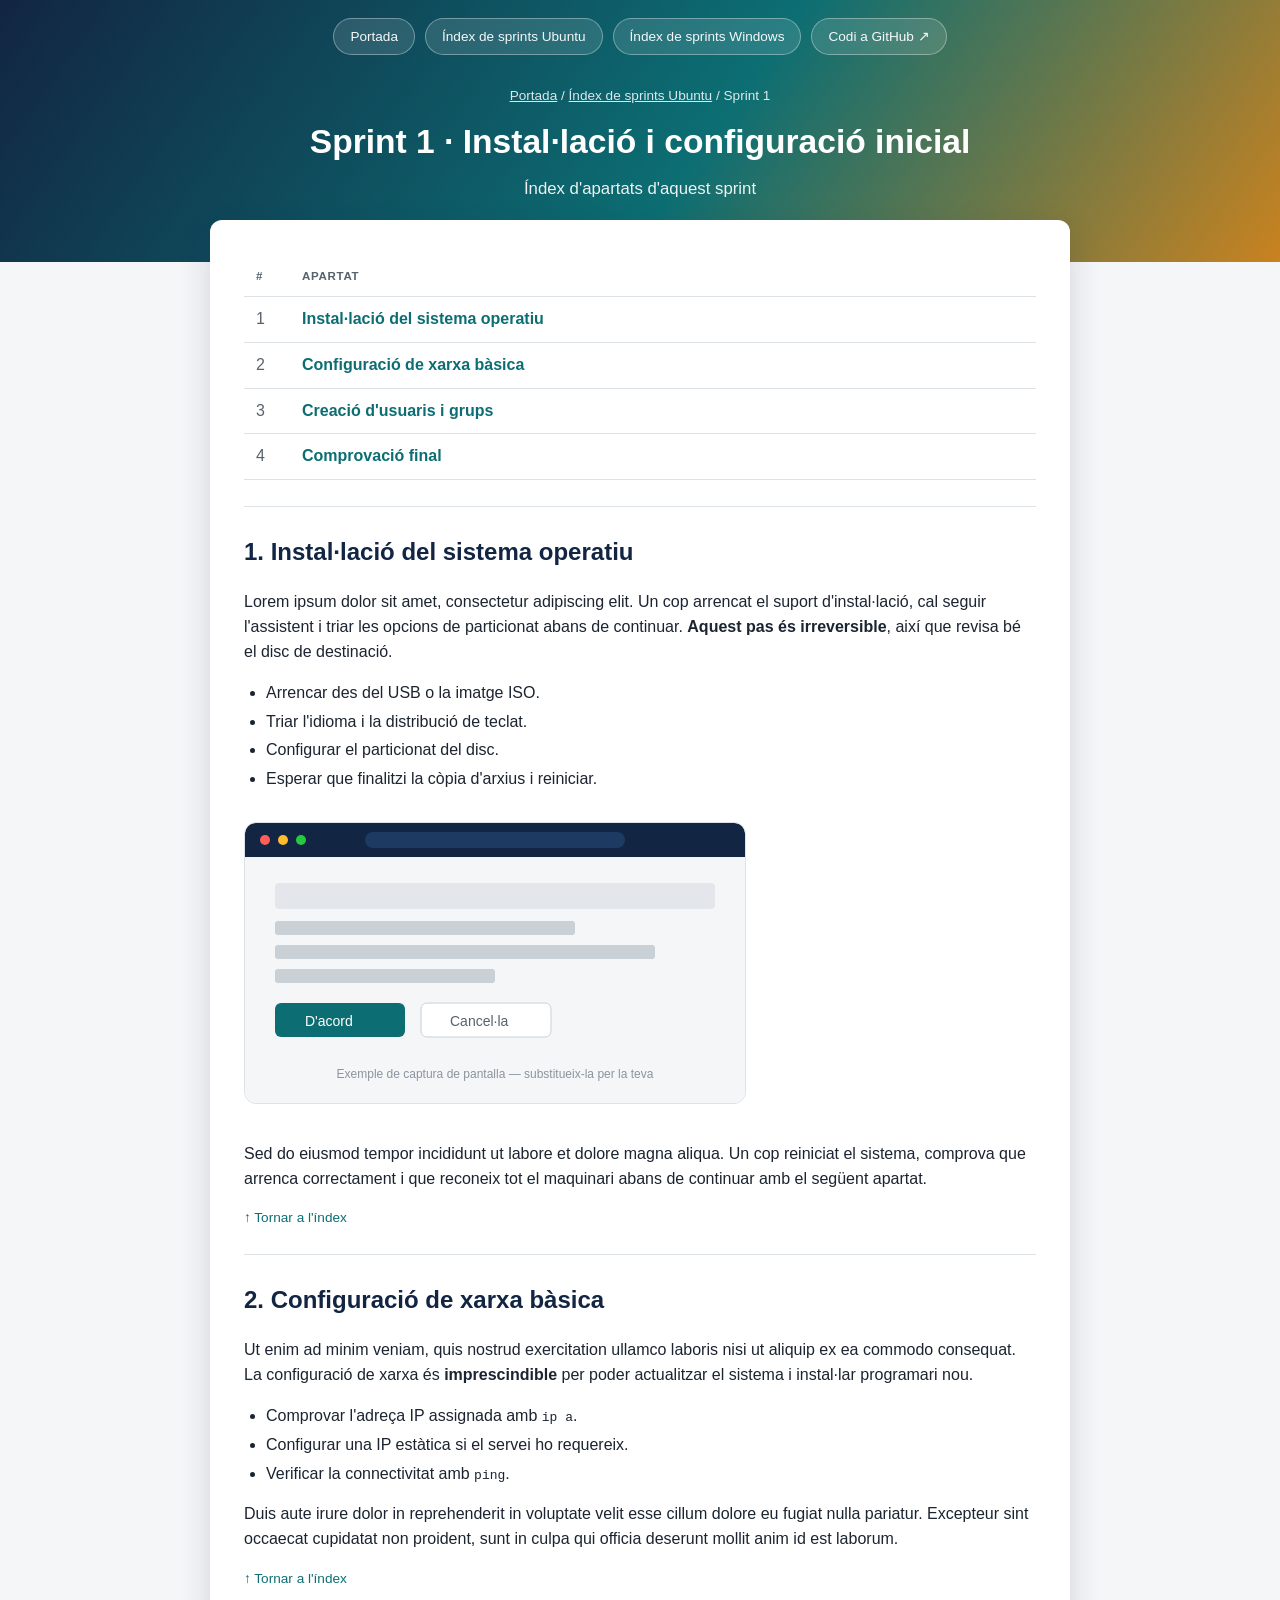
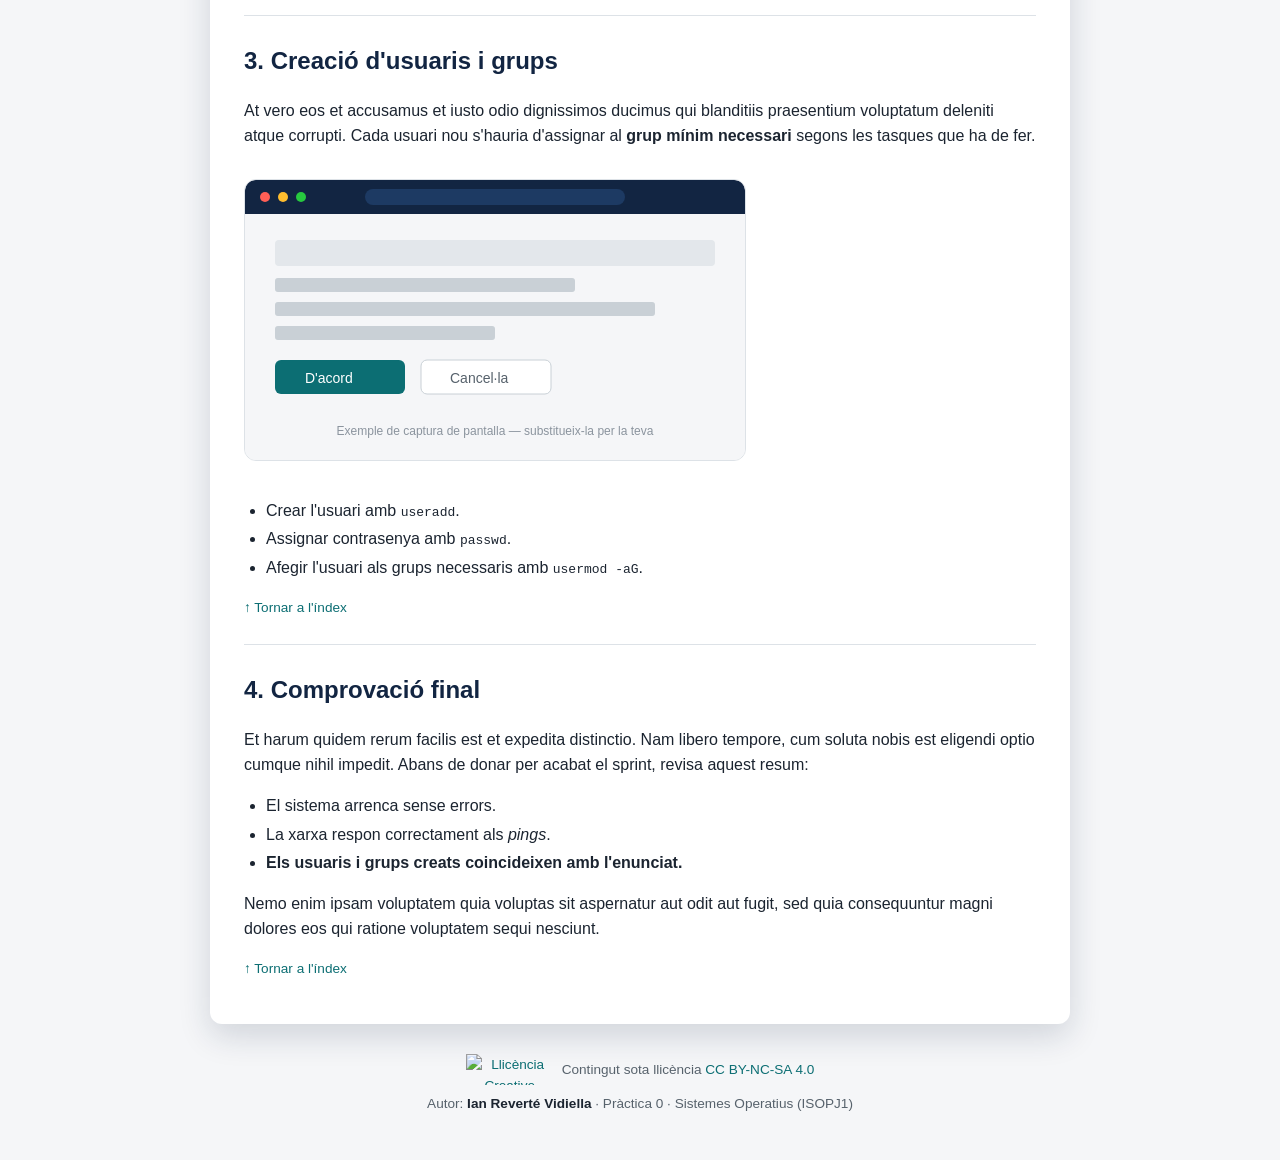
==== sprint1u/index.html @ d63b9268 "Actualitza els fitxers del projecte" ====
<!DOCTYPE html>
<html lang="ca">

<head>
  <meta charset="UTF-8">
  <meta name="viewport" content="width=device-width, initial-scale=1.0">
  <title>Sprint 1 · Instal·lació i configuració inicial</title>
  <link rel="stylesheet" href="../css/estils.css">
  <script src="../layout.js" defer></script>
</head>

<body>

  <div id="header-container"></div>

  <main class="contenidor">
    <section class="panell">
      <a id="index-apartats"></a>
      <table class="taula-apartats">
        <thead>
          <tr>
            <th>#</th>
            <th>Apartat</th>
          </tr>
        </thead>
        <tbody>
          <tr>
            <td>1</td>
            <td><a href="#apartat1">Instal·lació del sistema operatiu</a></td>
          </tr>
          <tr>
            <td>2</td>
            <td><a href="#apartat2">Configuració de xarxa bàsica</a></td>
          </tr>
          <tr>
            <td>3</td>
            <td><a href="#apartat3">Creació d'usuaris i grups</a></td>
          </tr>
          <tr>
            <td>4</td>
            <td><a href="#apartat4">Comprovació final</a></td>
          </tr>
        </tbody>
      </table>

      <article class="apartat" id="apartat1">
        <h2>1. Instal·lació del sistema operatiu</h2>
        <p>Lorem ipsum dolor sit amet, consectetur adipiscing elit. Un cop arrencat
          el suport d'instal·lació, cal seguir l'assistent i triar les opcions de
          particionat abans de continuar. <strong>Aquest pas és irreversible</strong>,
          així que revisa bé el disc de destinació.</p>
        <ul>
          <li>Arrencar des del USB o la imatge ISO.</li>
          <li>Triar l'idioma i la distribució de teclat.</li>
          <li>Configurar el particionat del disc.</li>
          <li>Esperar que finalitzi la còpia d'arxius i reiniciar.</li>
        </ul>
        <img src="../img/exemple.svg" alt="Exemple de captura de pantalla de l'assistent d'instal·lació">
        <p>Sed do eiusmod tempor incididunt ut labore et dolore magna aliqua.
          Un cop reiniciat el sistema, comprova que arrenca correctament i que
          reconeix tot el maquinari abans de continuar amb el següent apartat.</p>
        <p class="tornar-index"><a href="#index-apartats">↑ Tornar a l'índex</a></p>
      </article>
      <article class="apartat" id="apartat2">
        <h2>2. Configuració de xarxa bàsica</h2>
        <p>Ut enim ad minim veniam, quis nostrud exercitation ullamco laboris nisi
          ut aliquip ex ea commodo consequat. La configuració de xarxa és
          <strong>imprescindible</strong> per poder actualitzar el sistema i
          instal·lar programari nou.
        </p>
        <ul>
          <li>Comprovar l'adreça IP assignada amb <code>ip a</code>.</li>
          <li>Configurar una IP estàtica si el servei ho requereix.</li>
          <li>Verificar la connectivitat amb <code>ping</code>.</li>
        </ul>
        <p>Duis aute irure dolor in reprehenderit in voluptate velit esse cillum
          dolore eu fugiat nulla pariatur. Excepteur sint occaecat cupidatat non
          proident, sunt in culpa qui officia deserunt mollit anim id est laborum.</p>
        <p class="tornar-index"><a href="#index-apartats">↑ Tornar a l'índex</a></p>
      </article>
      <article class="apartat" id="apartat3">
        <h2>3. Creació d'usuaris i grups</h2>
        <p>At vero eos et accusamus et iusto odio dignissimos ducimus qui
          blanditiis praesentium voluptatum deleniti atque corrupti. Cada
          usuari nou s'hauria d'assignar al <strong>grup mínim necessari</strong>
          segons les tasques que ha de fer.</p>
        <img src="../img/exemple.svg" alt="Exemple de captura de pantalla de la gestió d'usuaris">
        <ul>
          <li>Crear l'usuari amb <code>useradd</code>.</li>
          <li>Assignar contrasenya amb <code>passwd</code>.</li>
          <li>Afegir l'usuari als grups necessaris amb <code>usermod -aG</code>.</li>
        </ul>
        <p class="tornar-index"><a href="#index-apartats">↑ Tornar a l'índex</a></p>
      </article>
      <article class="apartat" id="apartat4">
        <h2>4. Comprovació final</h2>
        <p>Et harum quidem rerum facilis est et expedita distinctio. Nam libero
          tempore, cum soluta nobis est eligendi optio cumque nihil impedit.
          Abans de donar per acabat el sprint, revisa aquest resum:</p>
        <ul>
          <li>El sistema arrenca sense errors.</li>
          <li>La xarxa respon correctament als <em>pings</em>.</li>
          <li><strong>Els usuaris i grups creats coincideixen amb l'enunciat.</strong></li>
        </ul>
        <p>Nemo enim ipsam voluptatem quia voluptas sit aspernatur aut odit aut
          fugit, sed quia consequuntur magni dolores eos qui ratione voluptatem
          sequi nesciunt.</p>
        <p class="tornar-index"><a href="#index-apartats">↑ Tornar a l'índex</a></p>
      </article>
    </section>
  </main>

  <div id="footer-container"></div>

</body>

</html>
---- css/estils.css ----
/* Full de estils comu per a tot el lloc.
   Enllaça-la sempre igual:
   <link rel="stylesheet" href="../css/estils.css">  (des d'una carpeta de sprint)
   <link rel="stylesheet" href="css/estils.css">      (des de l'arrel) */

:root {
  --mari: #122542;
  --teal: #0c6e73;
  --ambre: #c9821f;
  --tinta: #1b2430;
  --tinta-suau: #57626c;
  --fons: #f5f6f8;
  --blanc: #ffffff;
  --vora: #dde2e7;
  --radi: 12px;
}

* { box-sizing: border-box; }

body {
  margin: 0;
  font-family: "Segoe UI", Roboto, Arial, sans-serif;
  color: var(--tinta);
  background: var(--fons);
  line-height: 1.55;
}

a { color: var(--teal); text-decoration: none; }
a:hover { text-decoration: underline; }

.contenidor {
  max-width: 900px;
  margin: 0 auto;
  padding: 0 20px;
}

/* ---------- Capçalera / hero (present a totes les pàgines) ---------- */
.hero {
  background: linear-gradient(125deg, var(--mari) 0%, var(--teal) 55%, var(--ambre) 100%);
  padding-bottom: 60px;
  color: var(--blanc);
}

.hero-nav {
  display: flex;
  justify-content: center;
  gap: 10px;
  flex-wrap: wrap;
  padding: 18px 20px 0;
}

.hero-nav a {
  color: rgba(255, 255, 255, 0.95);
  background: rgba(255, 255, 255, 0.12);
  border: 1px solid rgba(255, 255, 255, 0.35);
  padding: 7px 16px;
  border-radius: 999px;
  font-size: 0.85rem;
  text-decoration: none;
}
.hero-nav a:hover { background: rgba(255, 255, 255, 0.24); text-decoration: none; }

.hero-titol {
  text-align: center;
  padding: 30px 20px 0;
}

.hero-titol .miguetes {
  font-size: 0.85rem;
  opacity: 0.85;
  margin: 0 0 10px;
}
.hero-titol .miguetes a { color: #fff; text-decoration: underline; }

.hero-titol h1 {
  margin: 0 0 8px;
  font-size: 2.1rem;
  color: #fff;
}

.hero-titol p.subtitol {
  margin: 0;
  opacity: 0.92;
  font-size: 1.05rem;
}

/* ---------- Panell blanc flotant que xafa el hero ---------- */
main { padding-bottom: 50px; }

.panell {
  background: var(--blanc);
  border-radius: var(--radi);
  box-shadow: 0 12px 32px rgba(18, 37, 66, 0.16);
  margin-top: -42px;
  padding: 32px 34px;
  position: relative;
  z-index: 1;
}

/* ---------- Portada ---------- */
.portada-hero { text-align: center; }
.portada-hero img.imatge-portada {
  max-width: 300px;
  width: 100%;
  height: auto;
  margin-bottom: 22px;
}

.fitxa-alumne {
  display: inline-block;
  background: var(--fons);
  border: 1px solid var(--vora);
  border-radius: var(--radi);
  padding: 14px 22px;
  margin: 20px 0;
  text-align: left;
}
.fitxa-alumne p { margin: 3px 0; }
.fitxa-alumne strong { color: var(--mari); }

.boto {
  display: inline-block;
  background: var(--teal);
  color: var(--blanc) !important;
  padding: 12px 26px;
  border-radius: var(--radi);
  font-weight: 600;
  text-decoration: none !important;
  margin-top: 8px;
}
.boto:hover { background: var(--mari); }

/* ---------- Graella de targetes (sprints / apartats) ---------- */
.rejilla-targetes {
  display: grid;
  grid-template-columns: repeat(auto-fit, minmax(220px, 1fr));
  gap: 16px;
  margin: 24px 0 6px;
}

.targeta {
  display: block;
  background: var(--fons);
  border: 1px solid var(--vora);
  border-radius: var(--radi);
  padding: 18px 20px;
  transition: box-shadow 0.15s, transform 0.15s;
}
.targeta:hover {
  box-shadow: 0 4px 14px rgba(12, 110, 115, 0.18);
  transform: translateY(-2px);
  text-decoration: none;
}
.targeta .numero {
  display: inline-block;
  background: var(--teal);
  color: var(--blanc);
  font-size: 0.75rem;
  font-weight: 700;
  padding: 2px 9px;
  border-radius: 999px;
  margin-bottom: 8px;
}
.targeta h3 { margin: 0 0 4px; color: var(--tinta); font-size: 1.05rem; }
.targeta p { margin: 0; color: var(--tinta-suau); font-size: 0.9rem; }

h1, h2 { color: var(--mari); }

.consell {
  color: var(--tinta-suau);
  font-size: 0.9rem;
  margin-top: 18px;
}
.consell code { background: var(--fons); padding: 1px 5px; border-radius: 4px; }

/* ---------- Taula d'apartats (índex intern d'un sprint, amb ancoratges) ---------- */
.taula-apartats {
  width: 100%;
  border-collapse: collapse;
  margin: 6px 0 8px;
}
.taula-apartats th, .taula-apartats td {
  text-align: left;
  padding: 10px 12px;
  border-bottom: 1px solid var(--vora);
}
.taula-apartats th {
  font-size: 0.72rem;
  letter-spacing: 0.06em;
  text-transform: uppercase;
  color: var(--tinta-suau);
}
.taula-apartats td:first-child, .taula-apartats th:first-child { width: 46px; color: var(--tinta-suau); }
.taula-apartats tr:hover td { background: var(--fons); }
.taula-apartats a { font-weight: 600; }

/* ---------- Contingut d'un apartat, dins de la mateixa pàgina ---------- */
.apartat {
  scroll-margin-top: 20px;
  padding-top: 26px;
  margin-top: 26px;
  border-top: 1px solid var(--vora);
}
.apartat h2 { margin-top: 0; }
.apartat img {
  max-width: 100%;
  border-radius: var(--radi);
  border: 1px solid var(--vora);
  margin: 14px 0;
}
.apartat ul { padding-left: 22px; }
.apartat li { margin: 4px 0; }
.tornar-index { font-size: 0.85rem; }

/* ---------- Peu de pàgina: llicència i autoria (fix a totes les pàgines) ---------- */
footer.peu {
  text-align: center;
  color: var(--tinta-suau);
  font-size: 0.85rem;
  padding: 30px 20px 46px;
}
.peu-llicencia {
  display: flex;
  align-items: center;
  justify-content: center;
  gap: 8px;
  flex-wrap: wrap;
  margin: 0 0 8px;
}
.peu-llicencia img { display: block; }
footer.peu .autoria { margin: 0; }
footer.peu .autoria strong { color: var(--tinta); }

/* ---------- Bloc de llicència a la portada ---------- */
.bloc-llicencia {
  border: 1px solid var(--vora);
  border-radius: var(--radi);
  padding: 18px 20px;
  margin-top: 22px;
  text-align: left;
  background: var(--fons);
}
.bloc-llicencia h3 { margin: 0 0 8px; font-size: 1rem; color: var(--mari); }
.bloc-llicencia p { margin: 6px 0; font-size: 0.92rem; }
.bloc-llicencia .badge-cc { display: flex; align-items: center; gap: 10px; margin-top: 10px; }
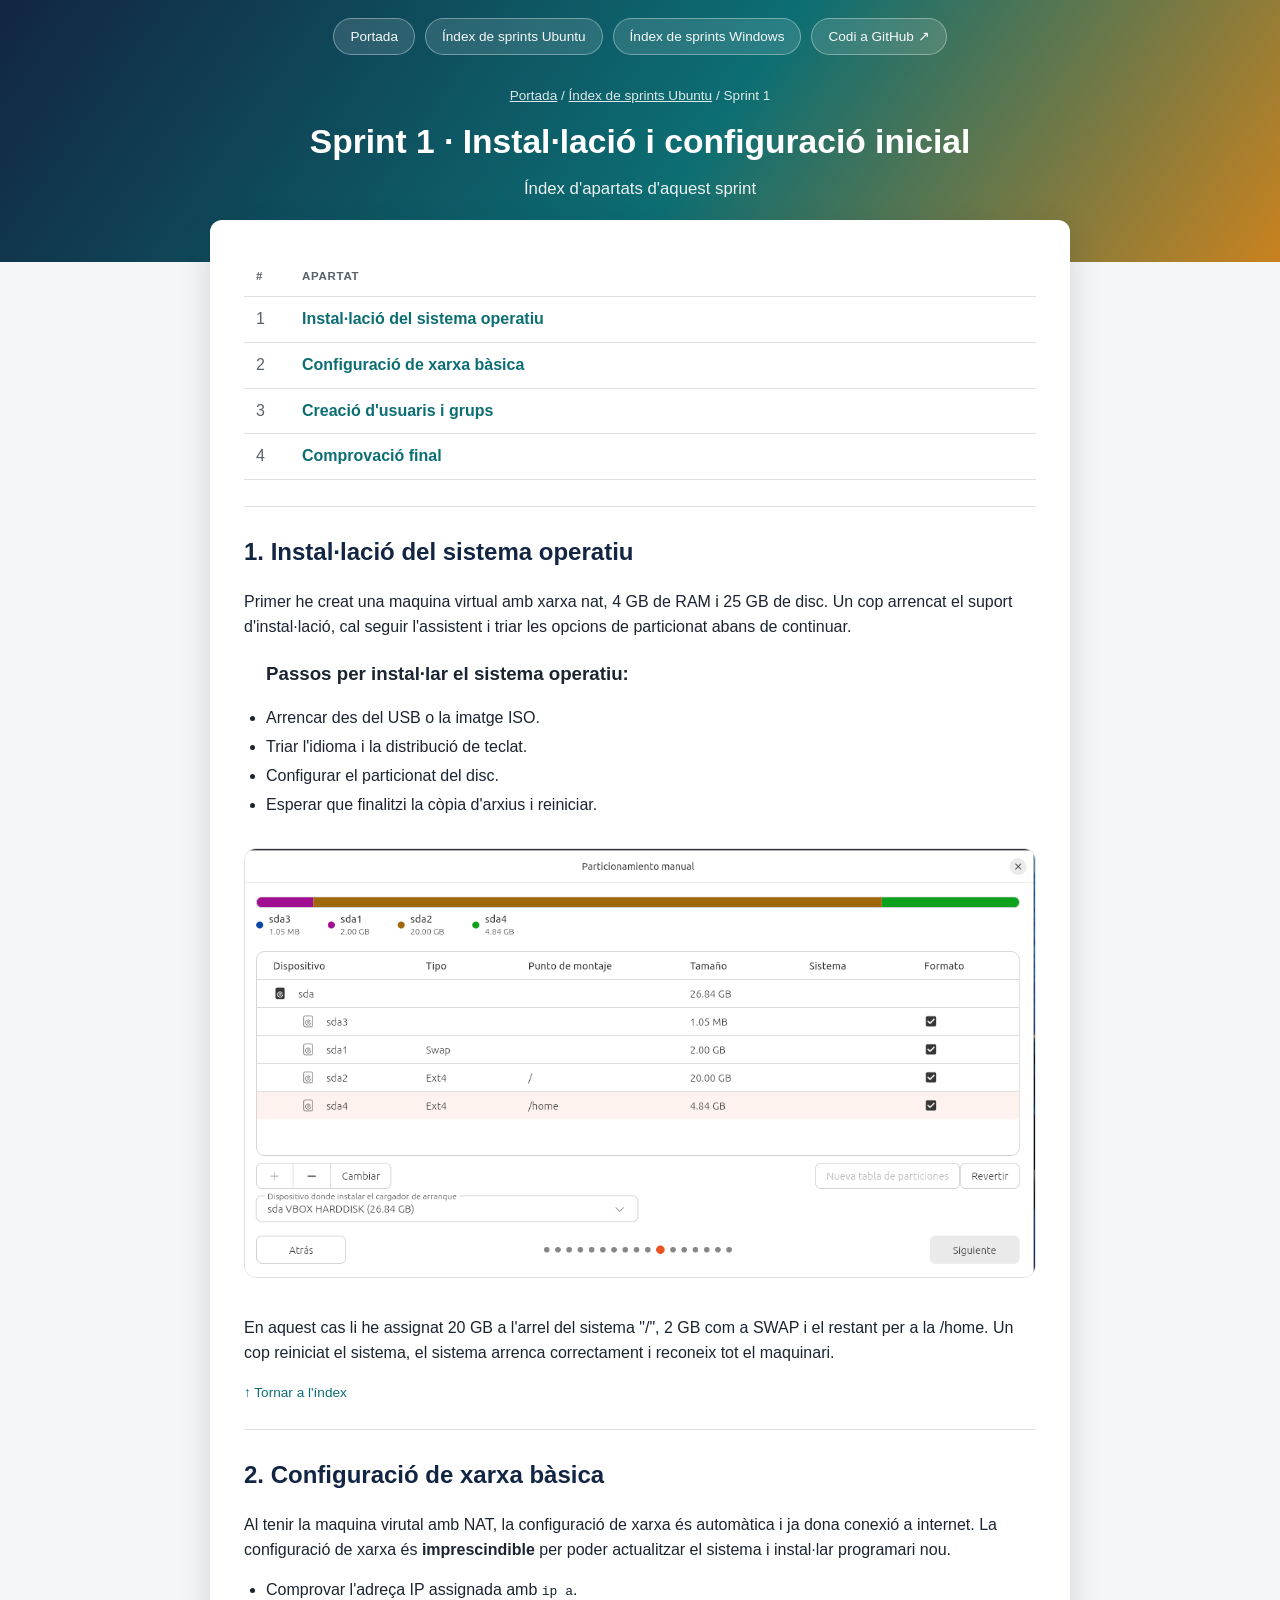
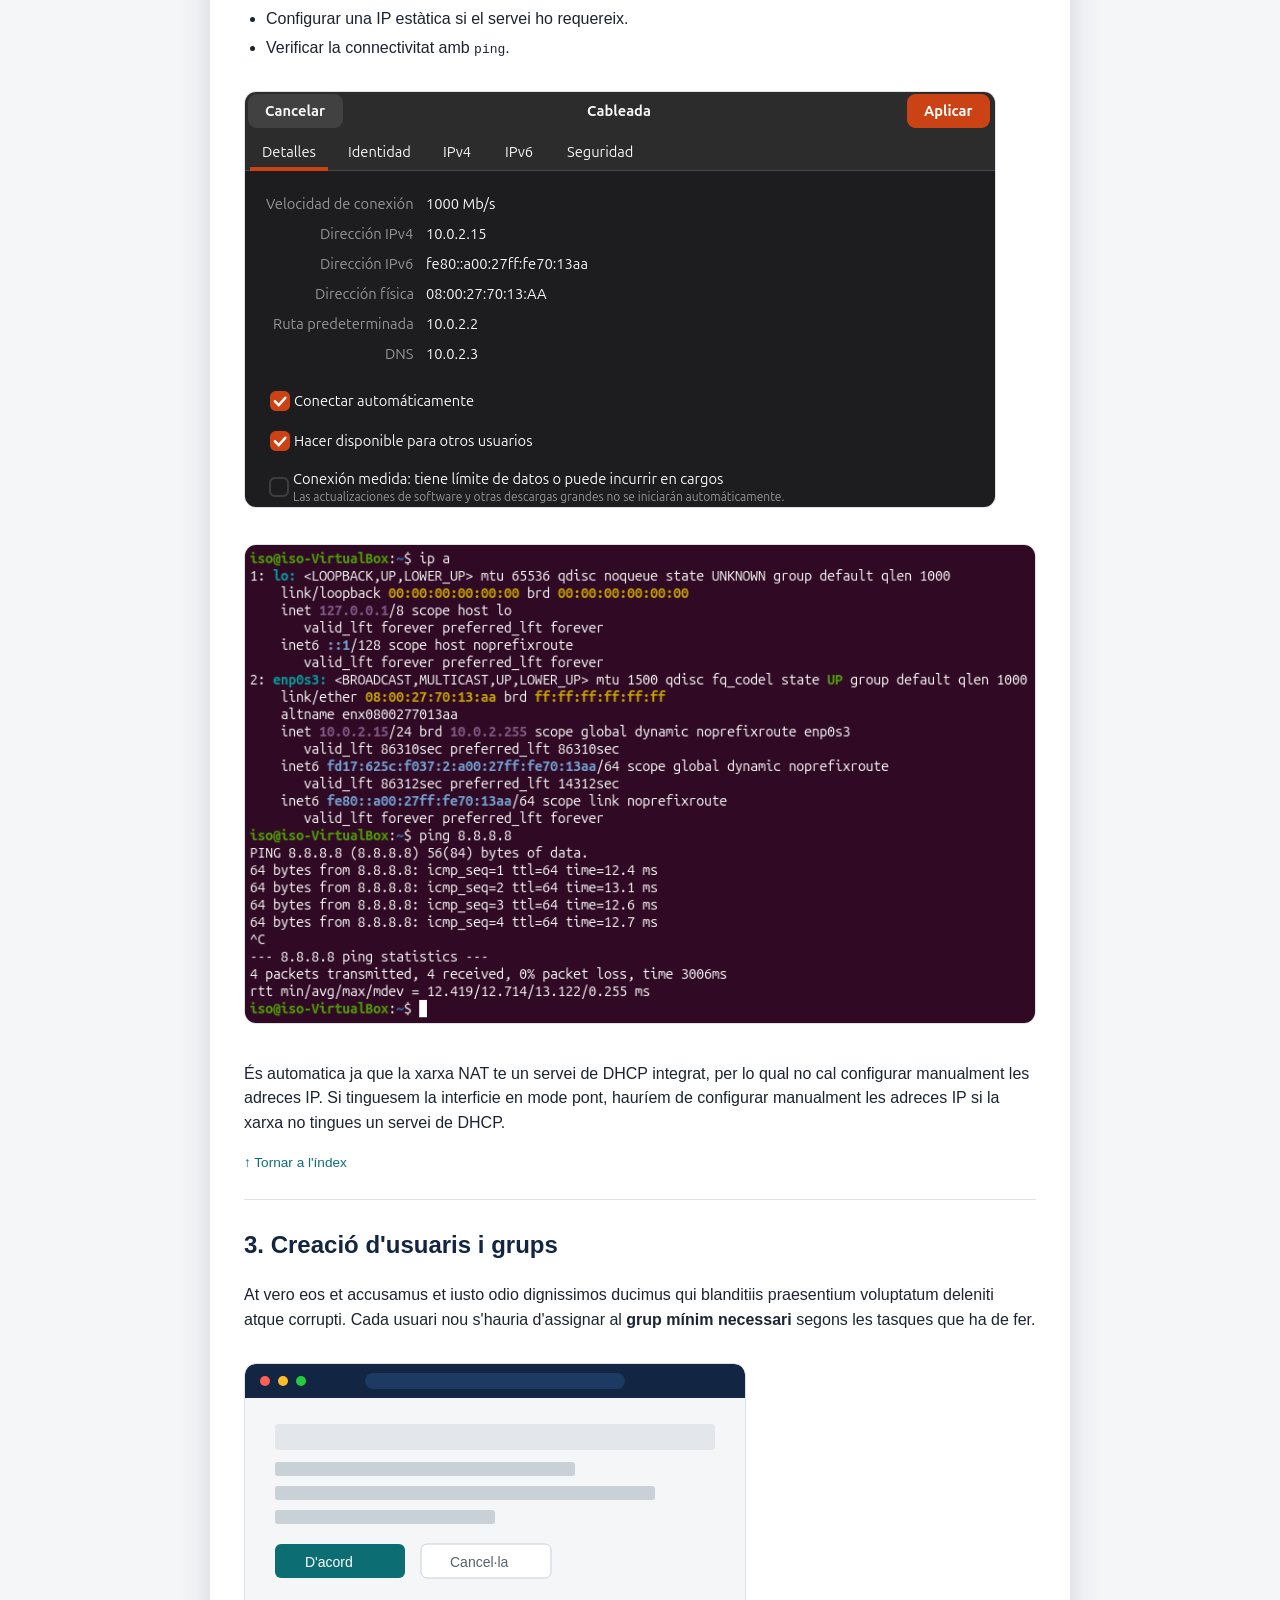
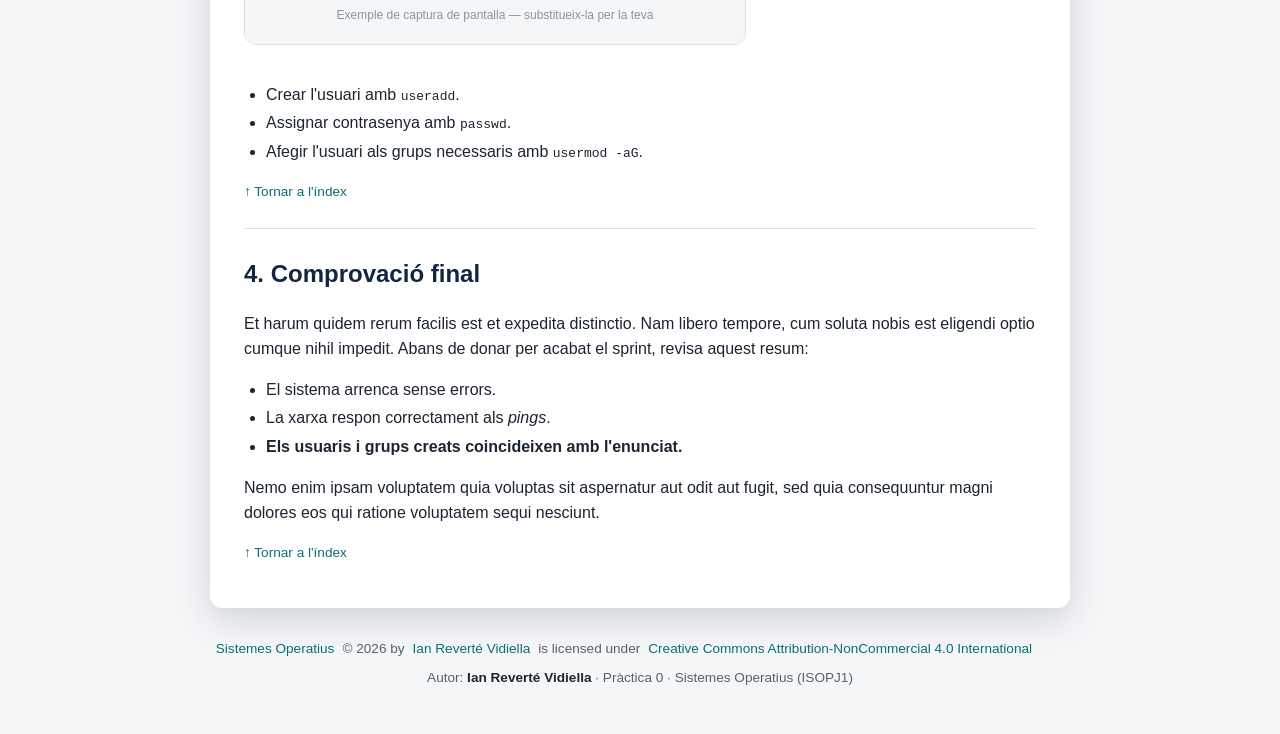
==== commit 1906543e: "Documentació apartat 1 i 2 del sprint 1 i modificació de la estructura de la pagina." ====
--- a/sprint1u/index.html
+++ b/sprint1u/index.html
@@ -4,6 +4,7 @@
 <head>
   <meta charset="UTF-8">
   <meta name="viewport" content="width=device-width, initial-scale=1.0">
+  <link rel="icon" type="image/svg+xml" href="../img/favicon.svg">
   <title>Sprint 1 · Instal·lació i configuració inicial</title>
   <link rel="stylesheet" href="../css/estils.css">
   <script src="../layout.js" defer></script>
@@ -45,26 +46,25 @@
 
       <article class="apartat" id="apartat1">
         <h2>1. Instal·lació del sistema operatiu</h2>
-        <p>Lorem ipsum dolor sit amet, consectetur adipiscing elit. Un cop arrencat
+        <p>Primer he creat una maquina virtual amb xarxa nat, 4 GB de RAM i 25 GB de disc. Un cop arrencat
           el suport d'instal·lació, cal seguir l'assistent i triar les opcions de
-          particionat abans de continuar. <strong>Aquest pas és irreversible</strong>,
-          així que revisa bé el disc de destinació.</p>
+          particionat abans de continuar. </p>
         <ul>
+          <h3>Passos per instal·lar el sistema operatiu:</h3>
           <li>Arrencar des del USB o la imatge ISO.</li>
           <li>Triar l'idioma i la distribució de teclat.</li>
           <li>Configurar el particionat del disc.</li>
           <li>Esperar que finalitzi la còpia d'arxius i reiniciar.</li>
         </ul>
-        <img src="../img/exemple.svg" alt="Exemple de captura de pantalla de l'assistent d'instal·lació">
-        <p>Sed do eiusmod tempor incididunt ut labore et dolore magna aliqua.
-          Un cop reiniciat el sistema, comprova que arrenca correctament i que
-          reconeix tot el maquinari abans de continuar amb el següent apartat.</p>
+        <img src="./img/particions.png" alt="Captura de pantalla del procés de particionat del disc durant la instal·lació">
+        <p>En aquest cas li he assignat 20 GB a l'arrel del sistema "/", 2 GB com a SWAP i el restant per a la /home.
+          Un cop reiniciat el sistema, el sistema arrenca correctament i reconeix tot el maquinari.</p>
         <p class="tornar-index"><a href="#index-apartats">↑ Tornar a l'índex</a></p>
       </article>
       <article class="apartat" id="apartat2">
         <h2>2. Configuració de xarxa bàsica</h2>
-        <p>Ut enim ad minim veniam, quis nostrud exercitation ullamco laboris nisi
-          ut aliquip ex ea commodo consequat. La configuració de xarxa és
+        <p>Al tenir la maquina virutal amb NAT, la configuració de xarxa és automàtica
+          i ja dona conexió a internet. La configuració de xarxa és
           <strong>imprescindible</strong> per poder actualitzar el sistema i
           instal·lar programari nou.
         </p>
@@ -73,9 +73,11 @@
           <li>Configurar una IP estàtica si el servei ho requereix.</li>
           <li>Verificar la connectivitat amb <code>ping</code>.</li>
         </ul>
-        <p>Duis aute irure dolor in reprehenderit in voluptate velit esse cillum
-          dolore eu fugiat nulla pariatur. Excepteur sint occaecat cupidatat non
-          proident, sunt in culpa qui officia deserunt mollit anim id est laborum.</p>
+        <img src="./img/Configuracio de la xarxa.png" alt="Captura de pantalla de l'apartat de configuració de xarxa del sistema operatiu">
+        <img src="./img/Comprobacio de la xarxa.png" alt="Captura de pantalla que mostra l'estat de la xarxa i la connexió a internet amb un ping a google.com">
+        <p>És automatica ja que la xarxa NAT te un servei de DHCP integrat, per lo qual no cal configurar 
+          manualment les adreces IP. Si tinguesem la interficie en mode pont, hauríem de configurar manualment 
+          les adreces IP si la xarxa no tingues un servei de DHCP.</p>
         <p class="tornar-index"><a href="#index-apartats">↑ Tornar a l'índex</a></p>
       </article>
       <article class="apartat" id="apartat3">
--- a/css/estils.css
+++ b/css/estils.css
@@ -99,11 +99,17 @@
 
 /* ---------- Portada ---------- */
 .portada-hero { text-align: center; }
+.portada-presentacio {
+  display: flex;
+  align-items: center;
+  justify-content: center;
+  gap: 28px;
+  flex-wrap: wrap;
+}
 .portada-hero img.imatge-portada {
   max-width: 300px;
   width: 100%;
   height: auto;
-  margin-bottom: 22px;
 }
 
 .fitxa-alumne {
@@ -112,11 +118,15 @@
   border: 1px solid var(--vora);
   border-radius: var(--radi);
   padding: 14px 22px;
-  margin: 20px 0;
+  margin: 0;
   text-align: left;
 }
 .fitxa-alumne p { margin: 3px 0; }
 .fitxa-alumne strong { color: var(--mari); }
+
+@media (max-width: 640px) {
+  .portada-presentacio { gap: 8px; }
+}
 
 .boto {
   display: inline-block;
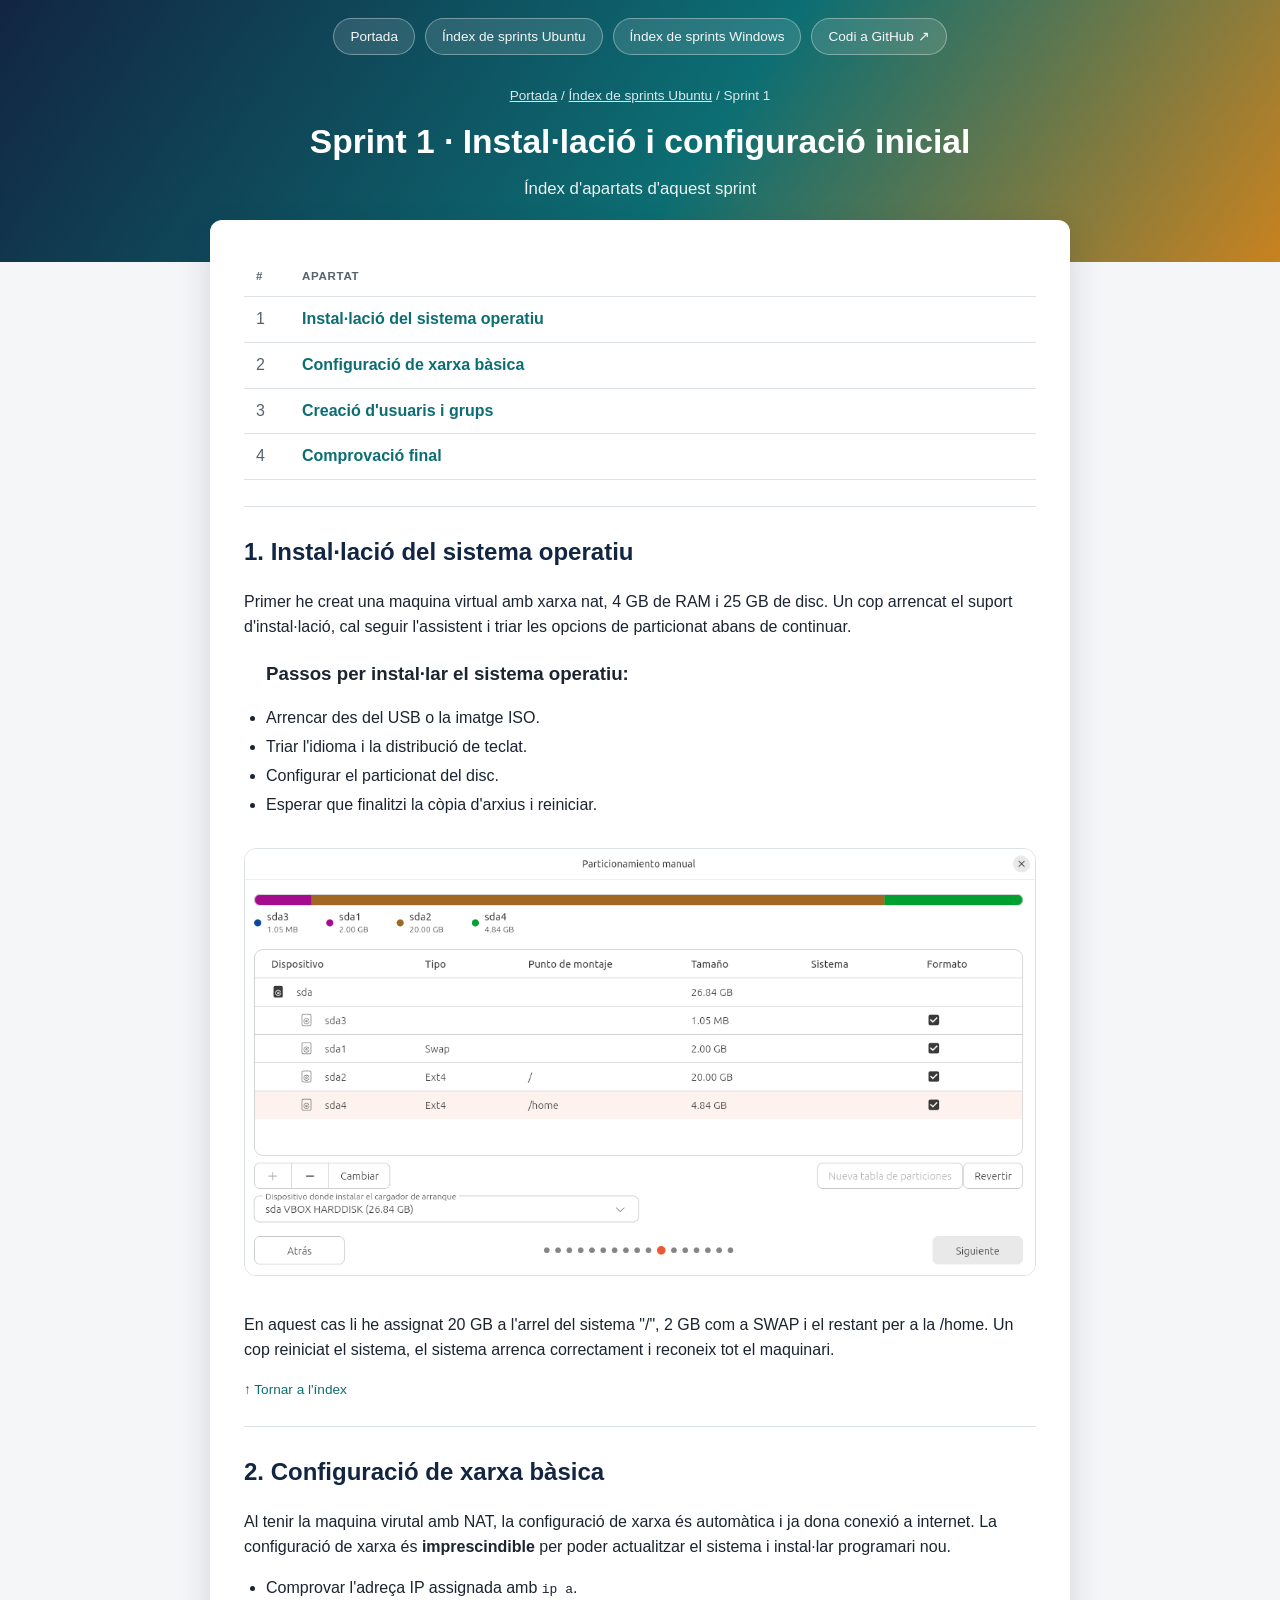
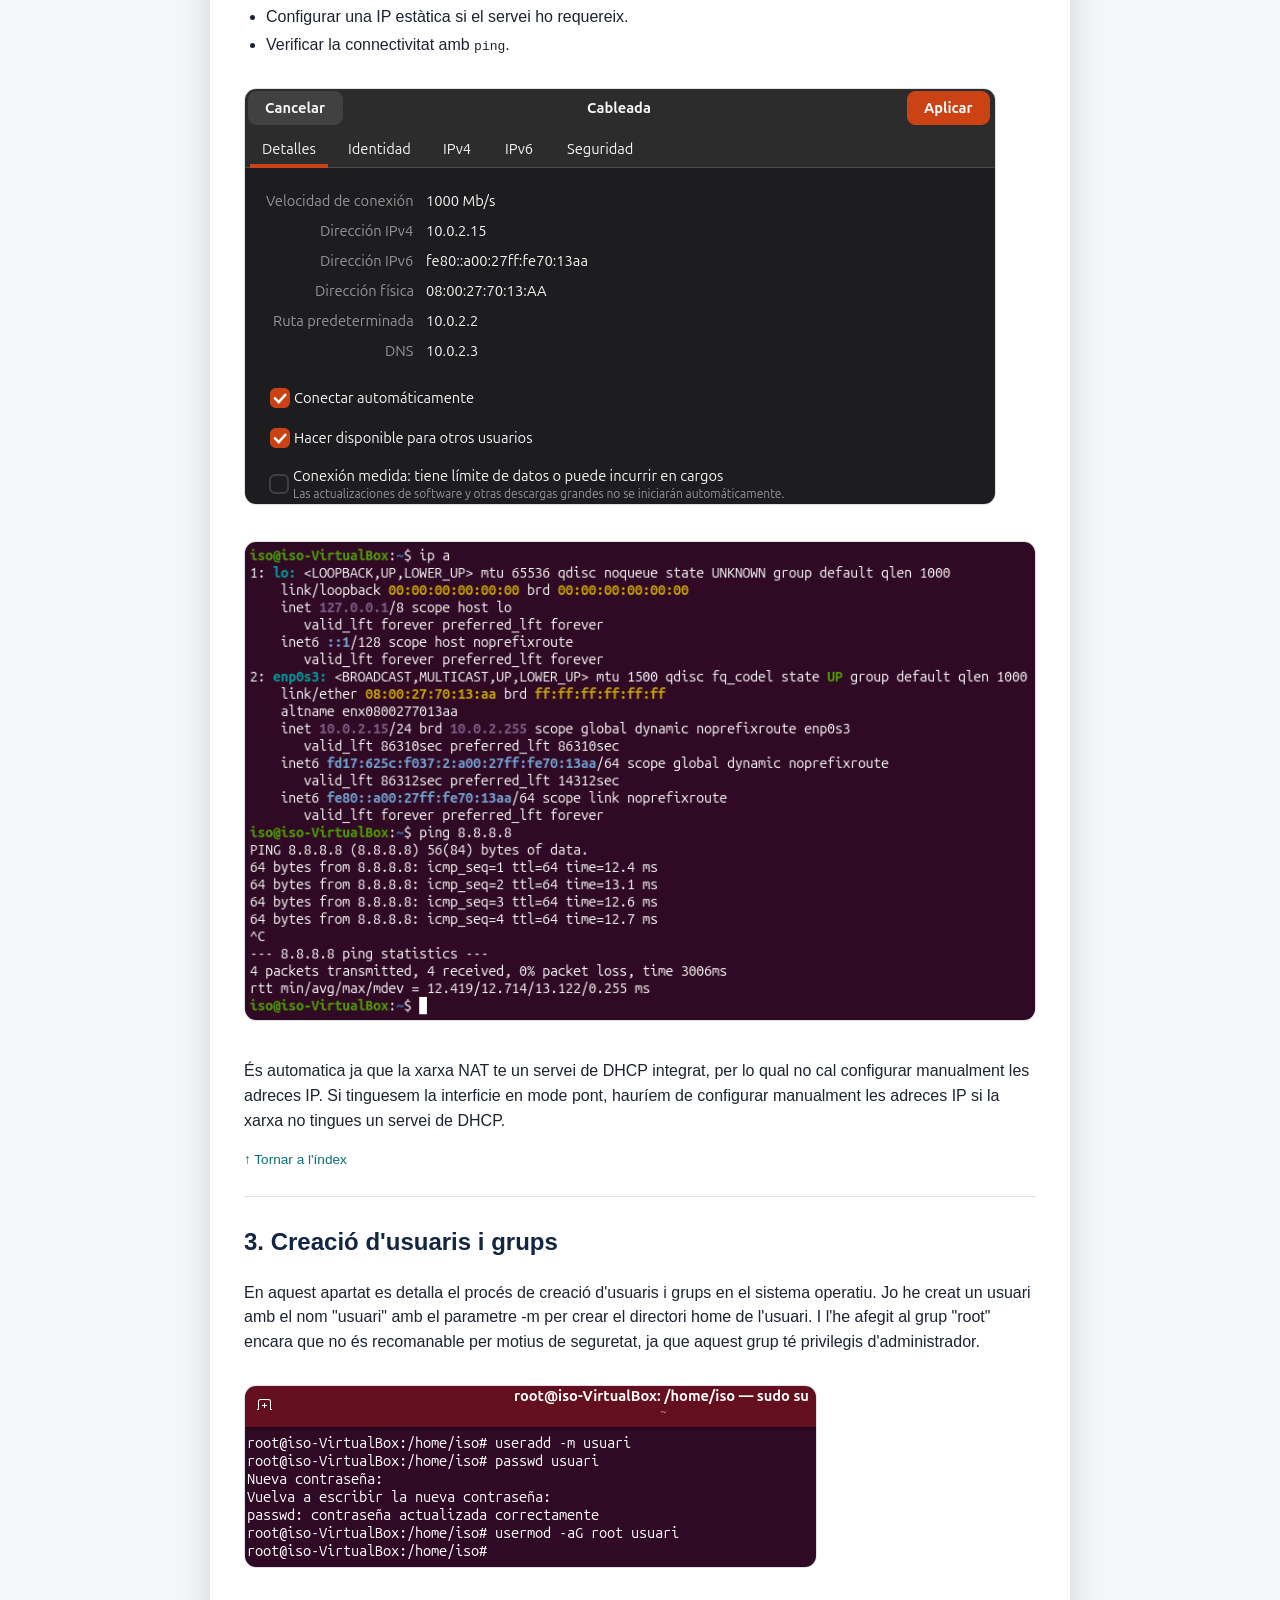
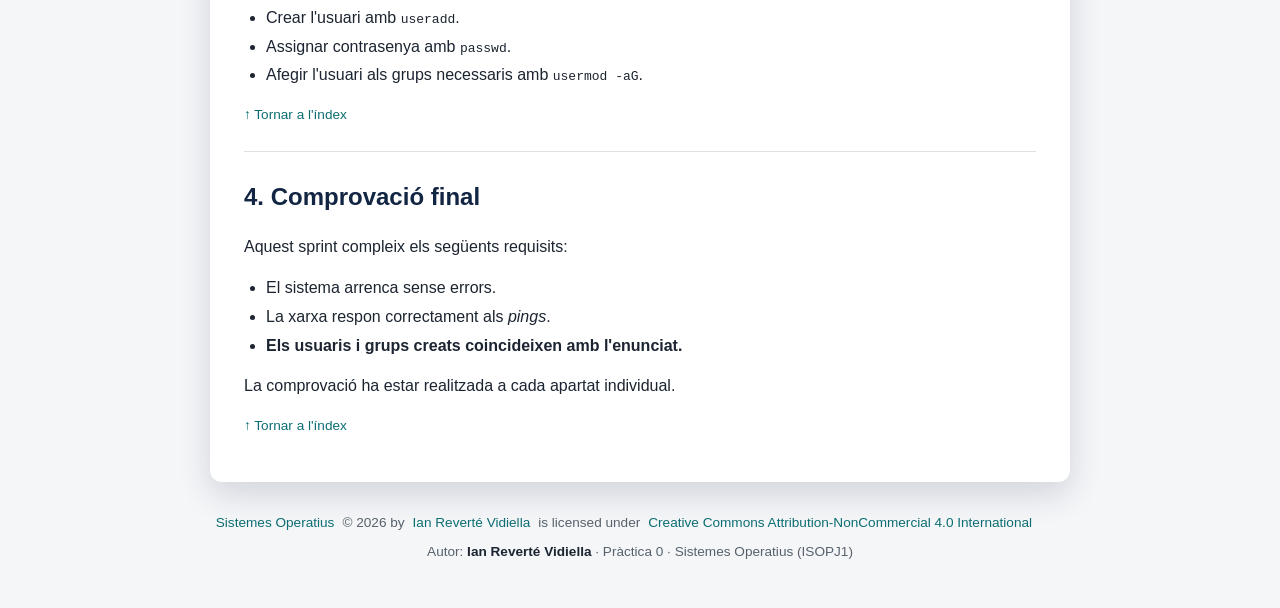
==== commit bdd5cc26: "Finalització de sprint 1" ====
--- a/sprint1u/index.html
+++ b/sprint1u/index.html
@@ -82,11 +82,12 @@
       </article>
       <article class="apartat" id="apartat3">
         <h2>3. Creació d'usuaris i grups</h2>
-        <p>At vero eos et accusamus et iusto odio dignissimos ducimus qui
-          blanditiis praesentium voluptatum deleniti atque corrupti. Cada
-          usuari nou s'hauria d'assignar al <strong>grup mínim necessari</strong>
-          segons les tasques que ha de fer.</p>
-        <img src="../img/exemple.svg" alt="Exemple de captura de pantalla de la gestió d'usuaris">
+        <p>En aquest apartat es detalla el procés de creació d'usuaris i grups en el sistema operatiu.
+          Jo he creat un usuari amb el nom "usuari" amb el parametre -m per crear el directori home de
+          l'usuari. I l'he afegit al grup "root" encara que no és recomanable per motius de seguretat,
+          ja que aquest grup té privilegis d'administrador.
+        </p>
+        <img src="./img/creacio usuari.png" alt="Captura de pantalla de les comandes utilitzades per crear un usuari, assignar-li una contrasenya i un grup">
         <ul>
           <li>Crear l'usuari amb <code>useradd</code>.</li>
           <li>Assignar contrasenya amb <code>passwd</code>.</li>
@@ -96,17 +97,13 @@
       </article>
       <article class="apartat" id="apartat4">
         <h2>4. Comprovació final</h2>
-        <p>Et harum quidem rerum facilis est et expedita distinctio. Nam libero
-          tempore, cum soluta nobis est eligendi optio cumque nihil impedit.
-          Abans de donar per acabat el sprint, revisa aquest resum:</p>
+        <p>Aquest sprint compleix els següents requisits:</p>
         <ul>
           <li>El sistema arrenca sense errors.</li>
           <li>La xarxa respon correctament als <em>pings</em>.</li>
           <li><strong>Els usuaris i grups creats coincideixen amb l'enunciat.</strong></li>
         </ul>
-        <p>Nemo enim ipsam voluptatem quia voluptas sit aspernatur aut odit aut
-          fugit, sed quia consequuntur magni dolores eos qui ratione voluptatem
-          sequi nesciunt.</p>
+        <p>La comprovació ha estar realitzada a cada apartat individual.</p>
         <p class="tornar-index"><a href="#index-apartats">↑ Tornar a l'índex</a></p>
       </article>
     </section>
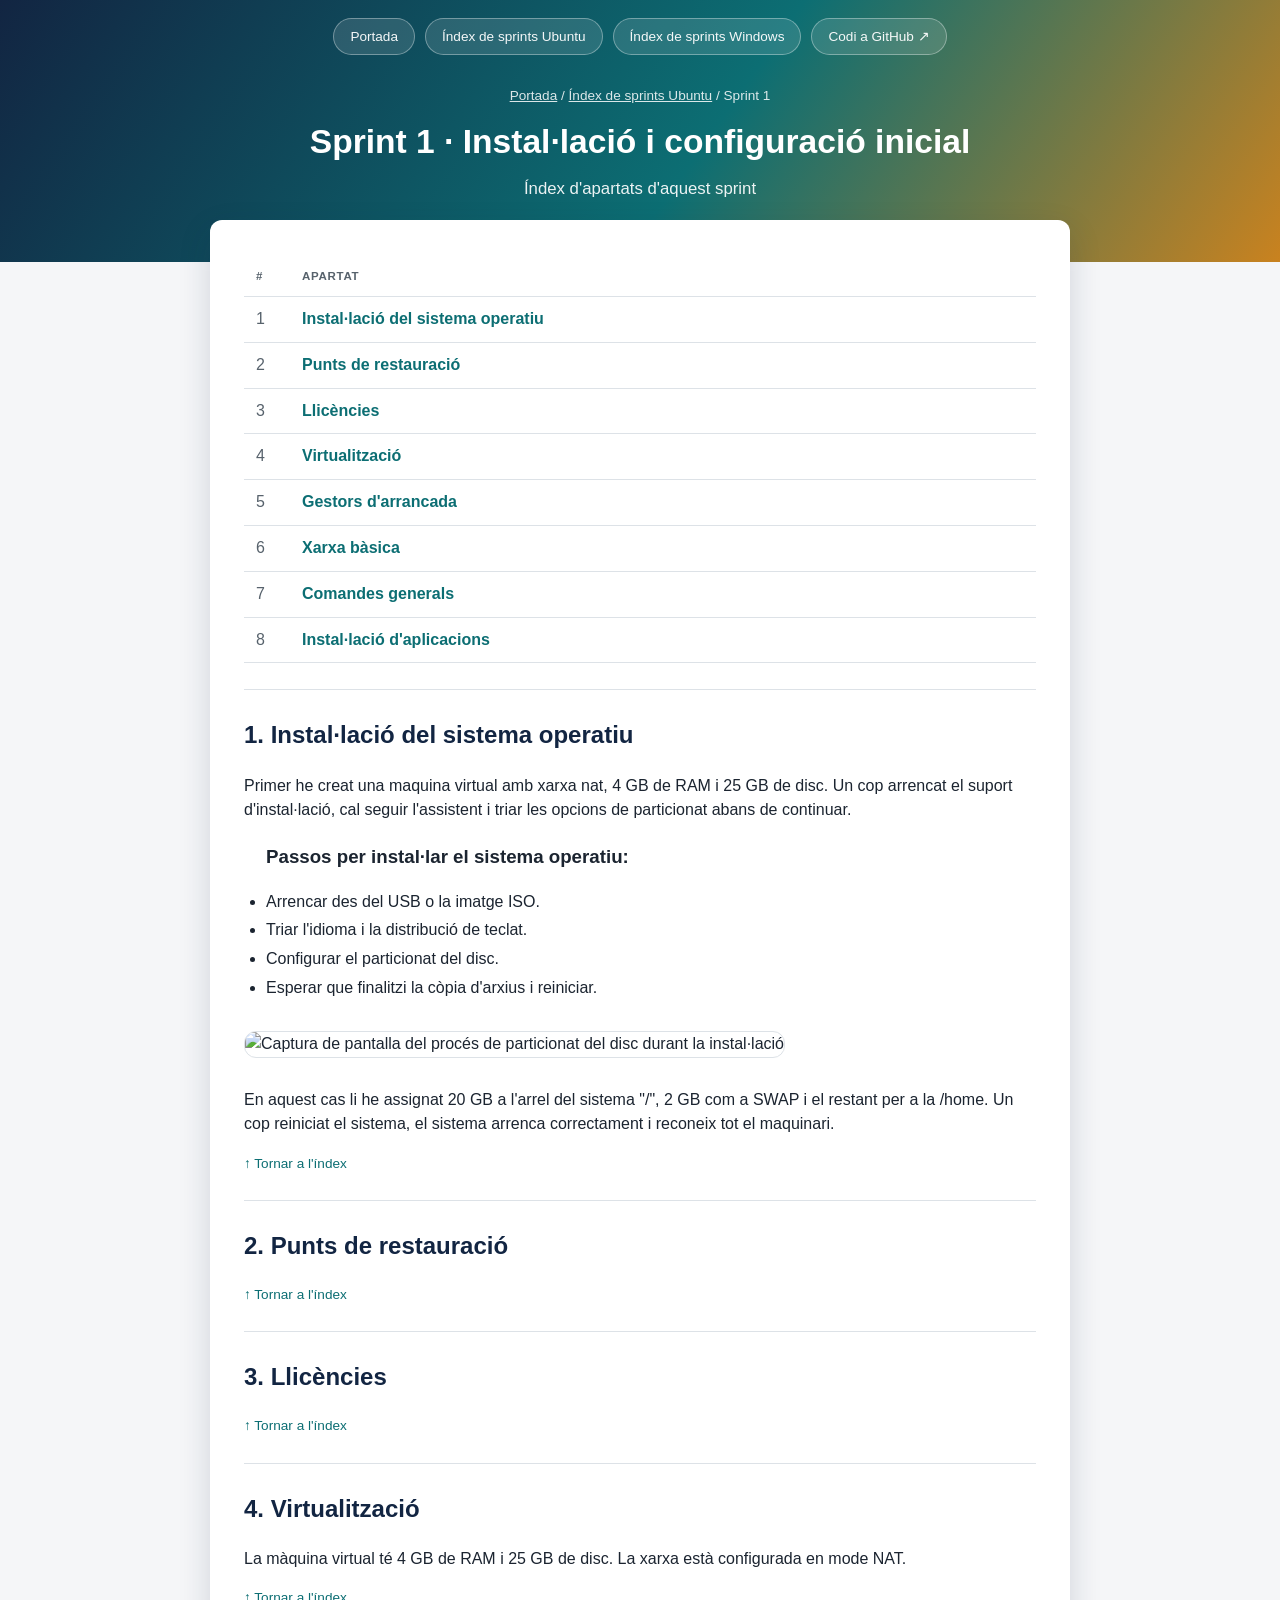
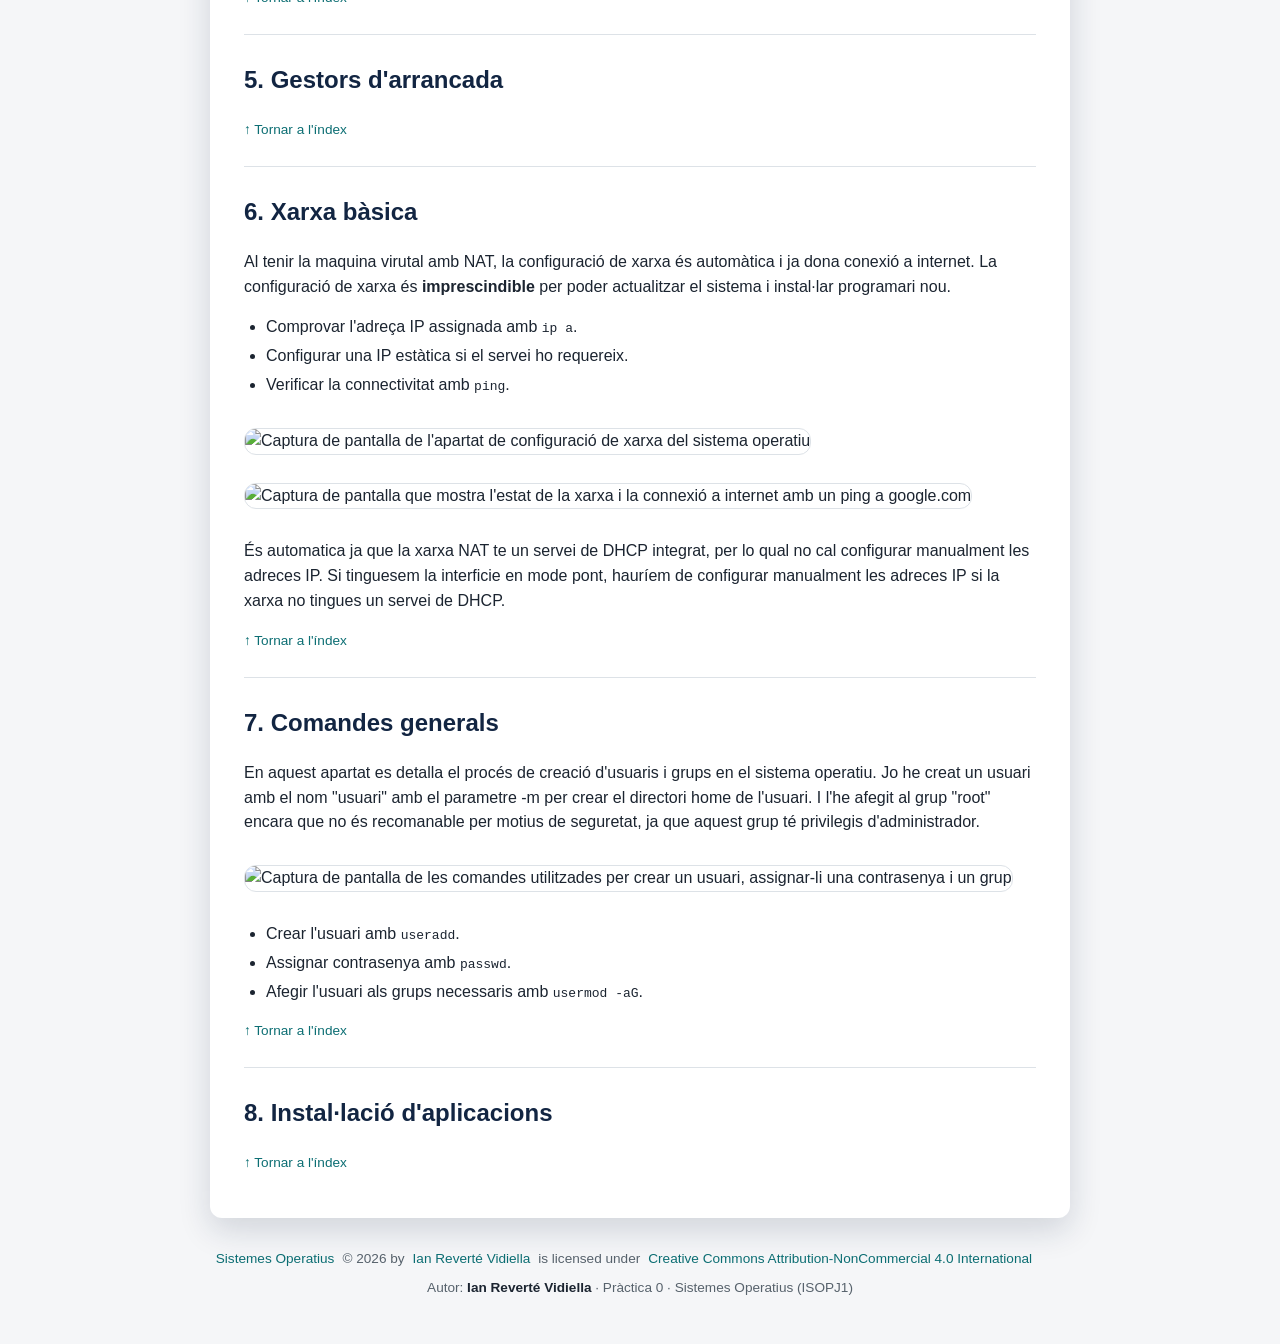
==== commit 5d545fd9: "documentació final sprint 1" ====
--- a/sprint1u/index.html
+++ b/sprint1u/index.html
@@ -31,15 +31,31 @@
           </tr>
           <tr>
             <td>2</td>
-            <td><a href="#apartat2">Configuració de xarxa bàsica</a></td>
+            <td><a href="#apartat2">Punts de restauració</a></td>
           </tr>
           <tr>
             <td>3</td>
-            <td><a href="#apartat3">Creació d'usuaris i grups</a></td>
+            <td><a href="#apartat3">Llicències</a></td>
           </tr>
           <tr>
             <td>4</td>
-            <td><a href="#apartat4">Comprovació final</a></td>
+            <td><a href="#apartat4">Virtualització</a></td>
+          </tr>
+          <tr>
+            <td>5</td>
+            <td><a href="#apartat5">Gestors d'arrancada</a></td>
+          </tr>
+          <tr>
+            <td>6</td>
+            <td><a href="#apartat6">Xarxa bàsica</a></td>
+          </tr>
+          <tr>
+            <td>7</td>
+            <td><a href="#apartat7">Comandes generals</a></td>
+          </tr>
+          <tr>
+            <td>8</td>
+            <td><a href="#apartat8">Instal·lació d'aplicacions</a></td>
           </tr>
         </tbody>
       </table>
@@ -62,7 +78,24 @@
         <p class="tornar-index"><a href="#index-apartats">↑ Tornar a l'índex</a></p>
       </article>
       <article class="apartat" id="apartat2">
-        <h2>2. Configuració de xarxa bàsica</h2>
+        <h2>2. Punts de restauració</h2>
+        <p class="tornar-index"><a href="#index-apartats">↑ Tornar a l'índex</a></p>
+      </article>
+      <article class="apartat" id="apartat3">
+        <h2>3. Llicències</h2>
+        <p class="tornar-index"><a href="#index-apartats">↑ Tornar a l'índex</a></p>
+      </article>
+      <article class="apartat" id="apartat4">
+        <h2>4. Virtualització</h2>
+        <p>La màquina virtual té 4 GB de RAM i 25 GB de disc. La xarxa està configurada en mode NAT.</p>
+        <p class="tornar-index"><a href="#index-apartats">↑ Tornar a l'índex</a></p>
+      </article>
+      <article class="apartat" id="apartat5">
+        <h2>5. Gestors d'arrancada</h2>
+        <p class="tornar-index"><a href="#index-apartats">↑ Tornar a l'índex</a></p>
+      </article>
+      <article class="apartat" id="apartat6">
+        <h2>6. Xarxa bàsica</h2>
         <p>Al tenir la maquina virutal amb NAT, la configuració de xarxa és automàtica
           i ja dona conexió a internet. La configuració de xarxa és
           <strong>imprescindible</strong> per poder actualitzar el sistema i
@@ -80,8 +113,8 @@
           les adreces IP si la xarxa no tingues un servei de DHCP.</p>
         <p class="tornar-index"><a href="#index-apartats">↑ Tornar a l'índex</a></p>
       </article>
-      <article class="apartat" id="apartat3">
-        <h2>3. Creació d'usuaris i grups</h2>
+      <article class="apartat" id="apartat7">
+        <h2>7. Comandes generals</h2>
         <p>En aquest apartat es detalla el procés de creació d'usuaris i grups en el sistema operatiu.
           Jo he creat un usuari amb el nom "usuari" amb el parametre -m per crear el directori home de
           l'usuari. I l'he afegit al grup "root" encara que no és recomanable per motius de seguretat,
@@ -95,15 +128,8 @@
         </ul>
         <p class="tornar-index"><a href="#index-apartats">↑ Tornar a l'índex</a></p>
       </article>
-      <article class="apartat" id="apartat4">
-        <h2>4. Comprovació final</h2>
-        <p>Aquest sprint compleix els següents requisits:</p>
-        <ul>
-          <li>El sistema arrenca sense errors.</li>
-          <li>La xarxa respon correctament als <em>pings</em>.</li>
-          <li><strong>Els usuaris i grups creats coincideixen amb l'enunciat.</strong></li>
-        </ul>
-        <p>La comprovació ha estar realitzada a cada apartat individual.</p>
+      <article class="apartat" id="apartat8">
+        <h2>8. Instal·lació d'aplicacions</h2>
         <p class="tornar-index"><a href="#index-apartats">↑ Tornar a l'índex</a></p>
       </article>
     </section>
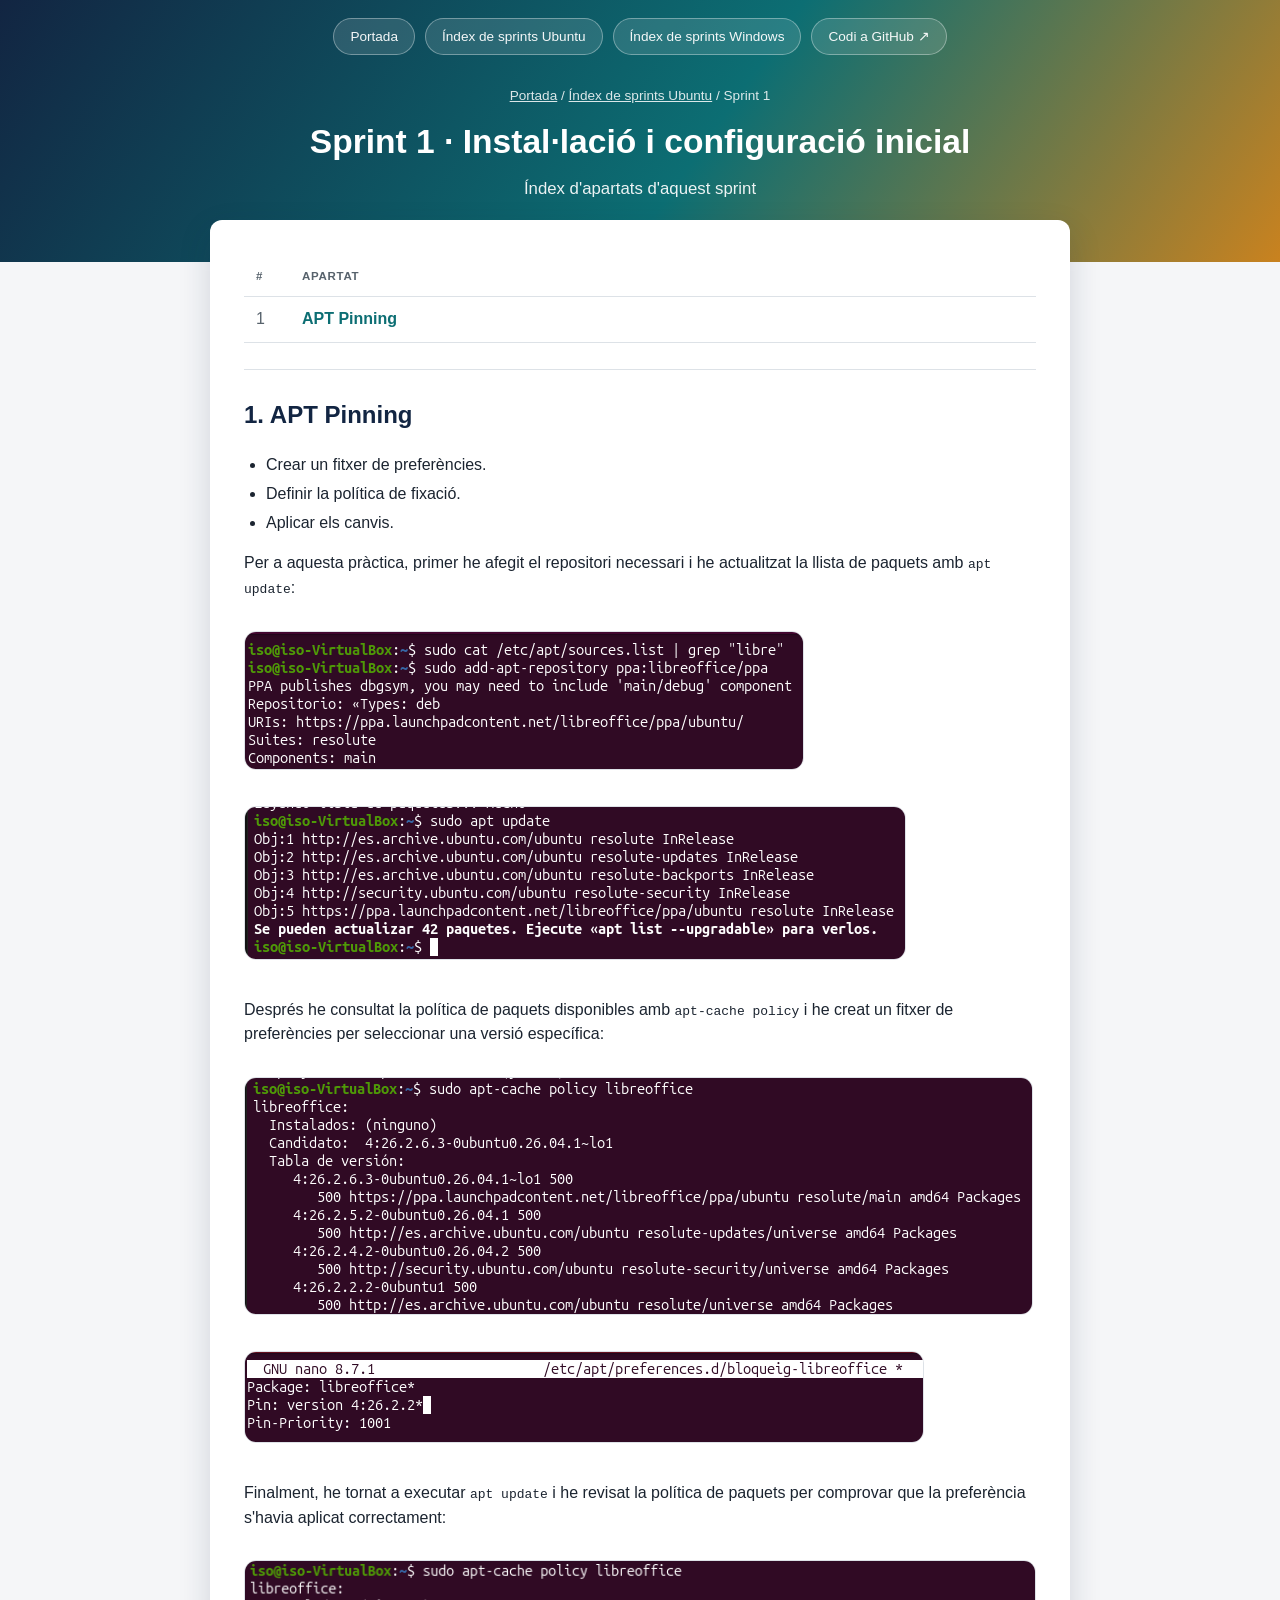
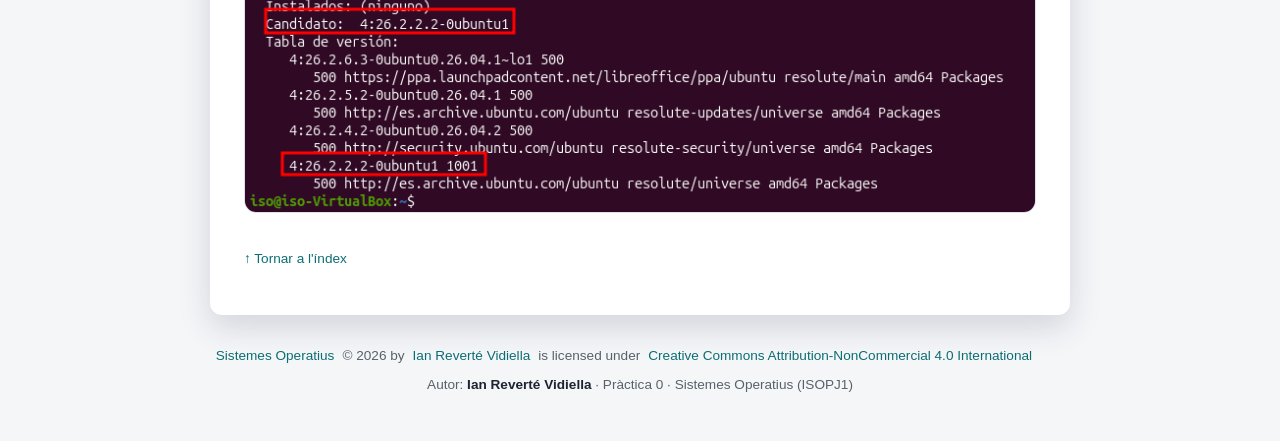
==== commit 6b3cd678: "Correcció de sprint" ====
--- a/sprint1u/index.html
+++ b/sprint1u/index.html
@@ -27,111 +27,29 @@
         <tbody>
           <tr>
             <td>1</td>
-            <td><a href="#apartat1">Instal·lació del sistema operatiu</a></td>
-          </tr>
-          <tr>
-            <td>2</td>
-            <td><a href="#apartat2">Punts de restauració</a></td>
-          </tr>
-          <tr>
-            <td>3</td>
-            <td><a href="#apartat3">Llicències</a></td>
-          </tr>
-          <tr>
-            <td>4</td>
-            <td><a href="#apartat4">Virtualització</a></td>
-          </tr>
-          <tr>
-            <td>5</td>
-            <td><a href="#apartat5">Gestors d'arrancada</a></td>
-          </tr>
-          <tr>
-            <td>6</td>
-            <td><a href="#apartat6">Xarxa bàsica</a></td>
-          </tr>
-          <tr>
-            <td>7</td>
-            <td><a href="#apartat7">Comandes generals</a></td>
-          </tr>
-          <tr>
-            <td>8</td>
-            <td><a href="#apartat8">Instal·lació d'aplicacions</a></td>
+            <td><a href="#apartat1">APT Pinning</a></td>
           </tr>
         </tbody>
       </table>
 
       <article class="apartat" id="apartat1">
-        <h2>1. Instal·lació del sistema operatiu</h2>
-        <p>Primer he creat una maquina virtual amb xarxa nat, 4 GB de RAM i 25 GB de disc. Un cop arrencat
-          el suport d'instal·lació, cal seguir l'assistent i triar les opcions de
-          particionat abans de continuar. </p>
+        <h2>1. APT Pinning</h2>
         <ul>
-          <h3>Passos per instal·lar el sistema operatiu:</h3>
-          <li>Arrencar des del USB o la imatge ISO.</li>
-          <li>Triar l'idioma i la distribució de teclat.</li>
-          <li>Configurar el particionat del disc.</li>
-          <li>Esperar que finalitzi la còpia d'arxius i reiniciar.</li>
+          <li>Crear un fitxer de preferències.</li>
+          <li>Definir la política de fixació.</li>
+          <li>Aplicar els canvis.</li>
         </ul>
-        <img src="./img/particions.png" alt="Captura de pantalla del procés de particionat del disc durant la instal·lació">
-        <p>En aquest cas li he assignat 20 GB a l'arrel del sistema "/", 2 GB com a SWAP i el restant per a la /home.
-          Un cop reiniciat el sistema, el sistema arrenca correctament i reconeix tot el maquinari.</p>
+        <p>Per a aquesta pràctica, primer he afegit el repositori necessari i he actualitzat la llista de paquets amb <code>apt update</code>:</p>
+        <img src="./img/repo.png" alt="Captura de pantalla del repositori afegit">
+        <img src="./img/update.png" alt="Captura de pantalla de l'actualització del repositori">
+        <p>Després he consultat la política de paquets disponibles amb <code>apt-cache policy</code> i he creat un fitxer de preferències per seleccionar una versió específica:</p>
+        <img src="./img/cachepolicyantic.png" alt="Captura de pantalla de la política de paquets abans de modificar-la">
+        <img src="./img/fitxer.png" alt="Captura de pantalla del fitxer de preferències creat">
+        <p>Finalment, he tornat a executar <code>apt update</code> i he revisat la política de paquets per comprovar que la preferència s'havia aplicat correctament:</p>
+        <img src="./img/cachepolicy.png" alt="Captura de pantalla de la política de paquets després de modificar-la">
         <p class="tornar-index"><a href="#index-apartats">↑ Tornar a l'índex</a></p>
       </article>
-      <article class="apartat" id="apartat2">
-        <h2>2. Punts de restauració</h2>
-        <p class="tornar-index"><a href="#index-apartats">↑ Tornar a l'índex</a></p>
-      </article>
-      <article class="apartat" id="apartat3">
-        <h2>3. Llicències</h2>
-        <p class="tornar-index"><a href="#index-apartats">↑ Tornar a l'índex</a></p>
-      </article>
-      <article class="apartat" id="apartat4">
-        <h2>4. Virtualització</h2>
-        <p>La màquina virtual té 4 GB de RAM i 25 GB de disc. La xarxa està configurada en mode NAT.</p>
-        <p class="tornar-index"><a href="#index-apartats">↑ Tornar a l'índex</a></p>
-      </article>
-      <article class="apartat" id="apartat5">
-        <h2>5. Gestors d'arrancada</h2>
-        <p class="tornar-index"><a href="#index-apartats">↑ Tornar a l'índex</a></p>
-      </article>
-      <article class="apartat" id="apartat6">
-        <h2>6. Xarxa bàsica</h2>
-        <p>Al tenir la maquina virutal amb NAT, la configuració de xarxa és automàtica
-          i ja dona conexió a internet. La configuració de xarxa és
-          <strong>imprescindible</strong> per poder actualitzar el sistema i
-          instal·lar programari nou.
-        </p>
-        <ul>
-          <li>Comprovar l'adreça IP assignada amb <code>ip a</code>.</li>
-          <li>Configurar una IP estàtica si el servei ho requereix.</li>
-          <li>Verificar la connectivitat amb <code>ping</code>.</li>
-        </ul>
-        <img src="./img/Configuracio de la xarxa.png" alt="Captura de pantalla de l'apartat de configuració de xarxa del sistema operatiu">
-        <img src="./img/Comprobacio de la xarxa.png" alt="Captura de pantalla que mostra l'estat de la xarxa i la connexió a internet amb un ping a google.com">
-        <p>És automatica ja que la xarxa NAT te un servei de DHCP integrat, per lo qual no cal configurar 
-          manualment les adreces IP. Si tinguesem la interficie en mode pont, hauríem de configurar manualment 
-          les adreces IP si la xarxa no tingues un servei de DHCP.</p>
-        <p class="tornar-index"><a href="#index-apartats">↑ Tornar a l'índex</a></p>
-      </article>
-      <article class="apartat" id="apartat7">
-        <h2>7. Comandes generals</h2>
-        <p>En aquest apartat es detalla el procés de creació d'usuaris i grups en el sistema operatiu.
-          Jo he creat un usuari amb el nom "usuari" amb el parametre -m per crear el directori home de
-          l'usuari. I l'he afegit al grup "root" encara que no és recomanable per motius de seguretat,
-          ja que aquest grup té privilegis d'administrador.
-        </p>
-        <img src="./img/creacio usuari.png" alt="Captura de pantalla de les comandes utilitzades per crear un usuari, assignar-li una contrasenya i un grup">
-        <ul>
-          <li>Crear l'usuari amb <code>useradd</code>.</li>
-          <li>Assignar contrasenya amb <code>passwd</code>.</li>
-          <li>Afegir l'usuari als grups necessaris amb <code>usermod -aG</code>.</li>
-        </ul>
-        <p class="tornar-index"><a href="#index-apartats">↑ Tornar a l'índex</a></p>
-      </article>
-      <article class="apartat" id="apartat8">
-        <h2>8. Instal·lació d'aplicacions</h2>
-        <p class="tornar-index"><a href="#index-apartats">↑ Tornar a l'índex</a></p>
-      </article>
+
     </section>
   </main>
 
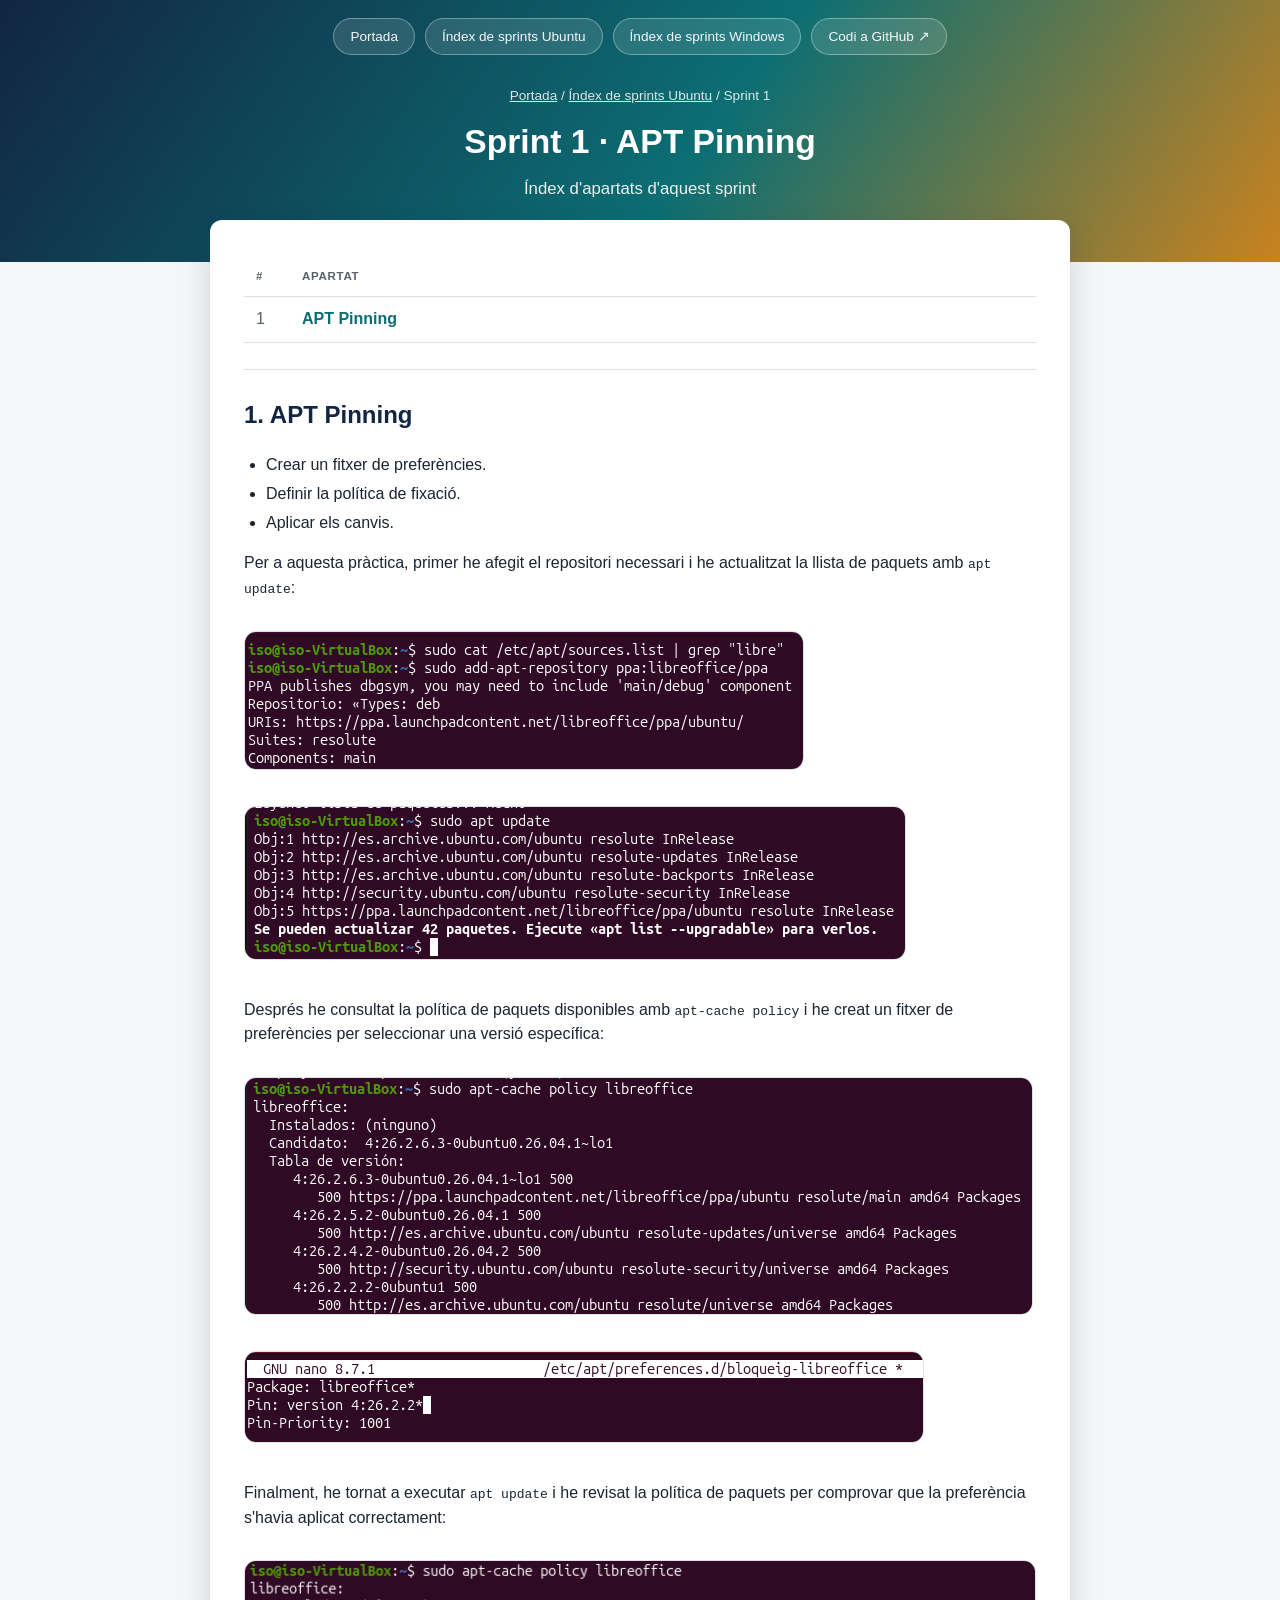
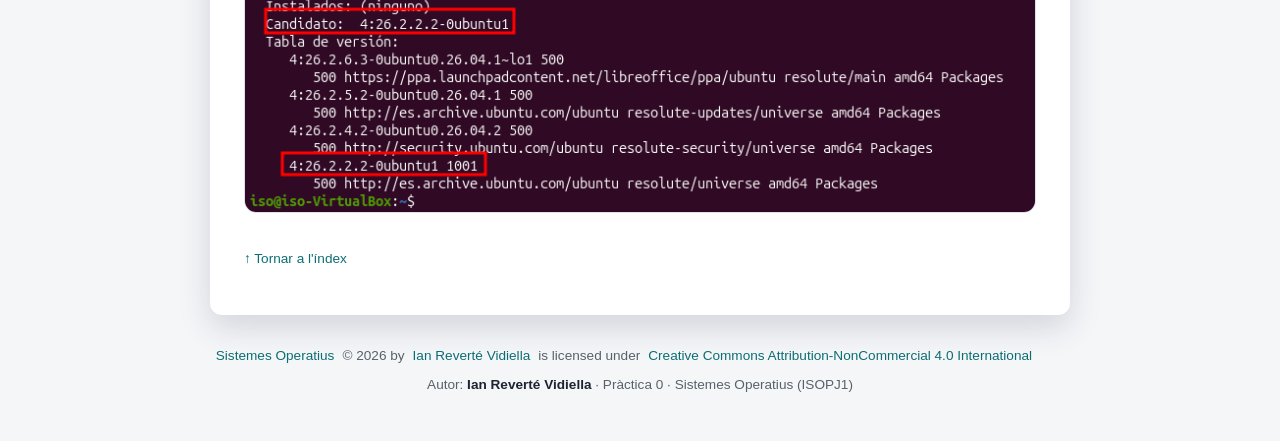
==== commit 06915156: "Correcció de sprint" ====
--- a/sprint1u/index.html
+++ b/sprint1u/index.html
@@ -5,7 +5,7 @@
   <meta charset="UTF-8">
   <meta name="viewport" content="width=device-width, initial-scale=1.0">
   <link rel="icon" type="image/svg+xml" href="../img/favicon.svg">
-  <title>Sprint 1 · Instal·lació i configuració inicial</title>
+  <title>Sprint 1 · APT Pinning</title>
   <link rel="stylesheet" href="../css/estils.css">
   <script src="../layout.js" defer></script>
 </head>
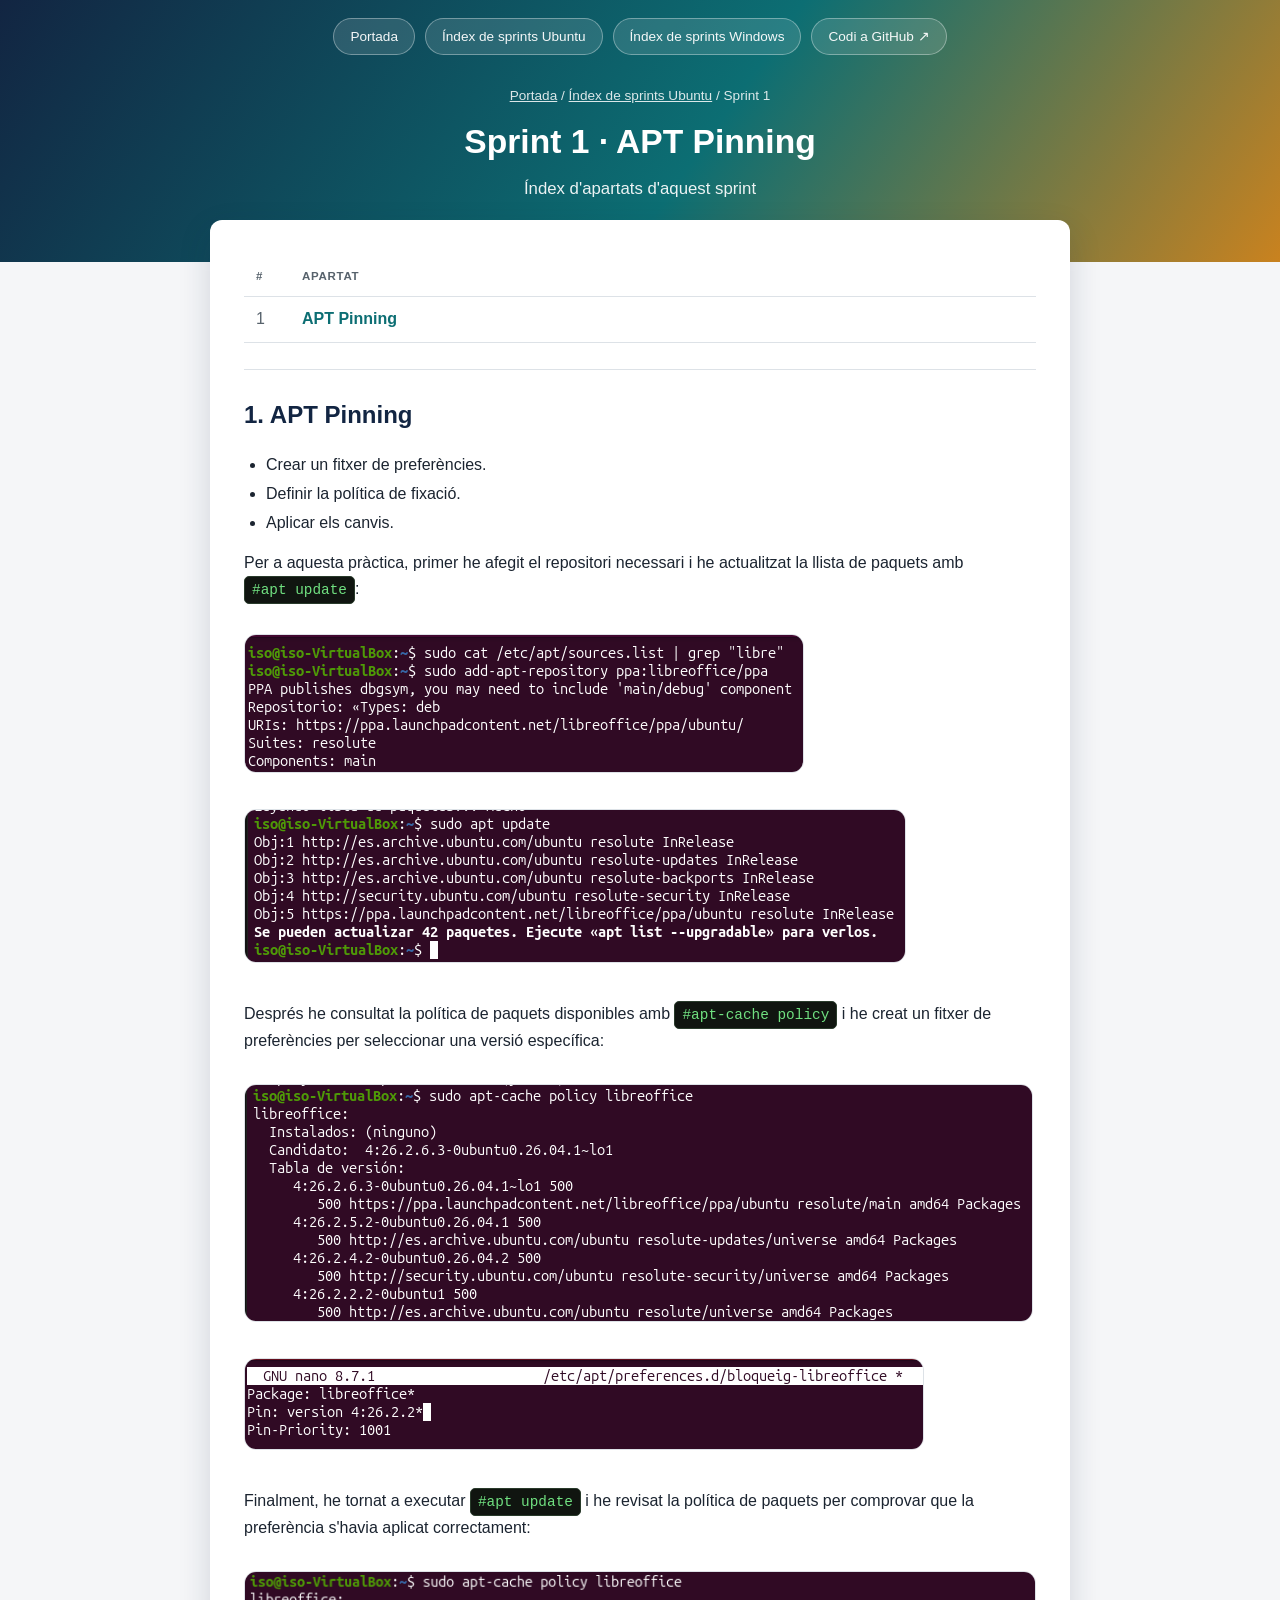
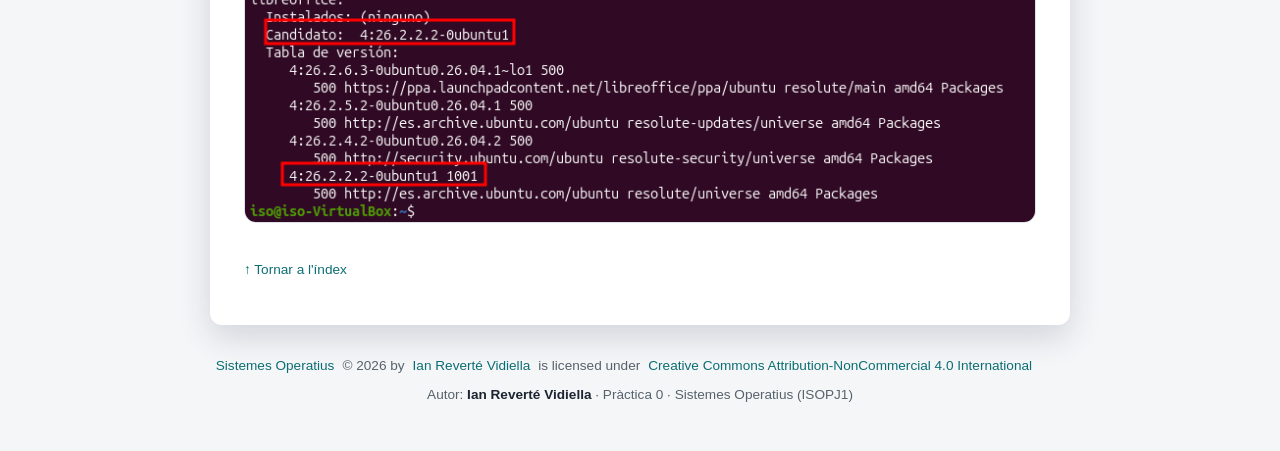
==== commit a2dc6aad: "Millora de format" ====
--- a/sprint1u/index.html
+++ b/sprint1u/index.html
@@ -39,13 +39,13 @@
           <li>Definir la política de fixació.</li>
           <li>Aplicar els canvis.</li>
         </ul>
-        <p>Per a aquesta pràctica, primer he afegit el repositori necessari i he actualitzat la llista de paquets amb <code>apt update</code>:</p>
+        <p>Per a aquesta pràctica, primer he afegit el repositori necessari i he actualitzat la llista de paquets amb <code class="comanda-terminal">#apt update</code>:</p>
         <img src="./img/repo.png" alt="Captura de pantalla del repositori afegit">
         <img src="./img/update.png" alt="Captura de pantalla de l'actualització del repositori">
-        <p>Després he consultat la política de paquets disponibles amb <code>apt-cache policy</code> i he creat un fitxer de preferències per seleccionar una versió específica:</p>
+        <p>Després he consultat la política de paquets disponibles amb <code class="comanda-terminal">#apt-cache policy</code> i he creat un fitxer de preferències per seleccionar una versió específica:</p>
         <img src="./img/cachepolicyantic.png" alt="Captura de pantalla de la política de paquets abans de modificar-la">
         <img src="./img/fitxer.png" alt="Captura de pantalla del fitxer de preferències creat">
-        <p>Finalment, he tornat a executar <code>apt update</code> i he revisat la política de paquets per comprovar que la preferència s'havia aplicat correctament:</p>
+        <p>Finalment, he tornat a executar <code class="comanda-terminal">#apt update</code> i he revisat la política de paquets per comprovar que la preferència s'havia aplicat correctament:</p>
         <img src="./img/cachepolicy.png" alt="Captura de pantalla de la política de paquets després de modificar-la">
         <p class="tornar-index"><a href="#index-apartats">↑ Tornar a l'índex</a></p>
       </article>
--- a/css/estils.css
+++ b/css/estils.css
@@ -221,6 +221,17 @@
 .apartat ul { padding-left: 22px; }
 .apartat li { margin: 4px 0; }
 .tornar-index { font-size: 0.85rem; }
+.comanda-terminal {
+  display: inline-block;
+  padding: 2px 7px;
+  border: 1px solid #293b2b;
+  border-radius: 5px;
+  background: #101510;
+  color: #70e080;
+  font-family: "Cascadia Code", Consolas, monospace;
+  font-size: 0.9em;
+  white-space: nowrap;
+}
 
 /* ---------- Peu de pàgina: llicència i autoria (fix a totes les pàgines) ---------- */
 footer.peu {
